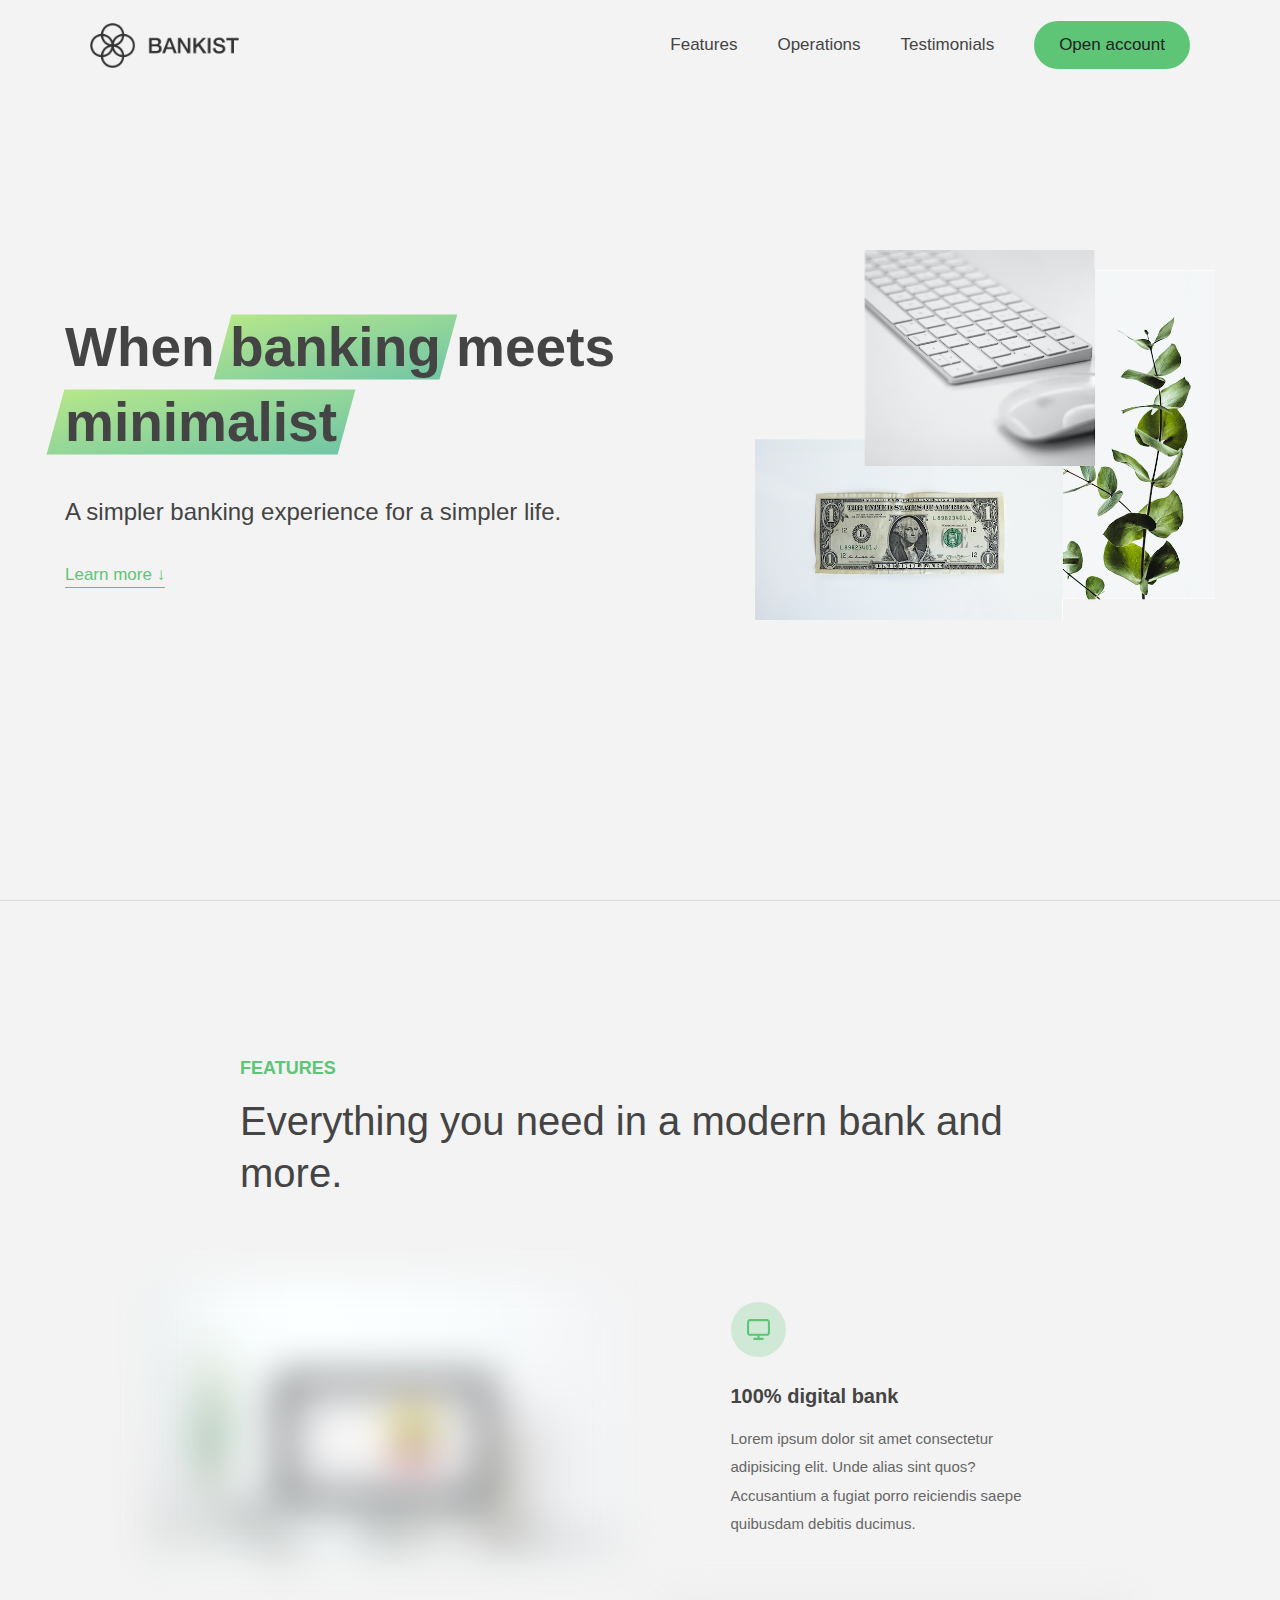
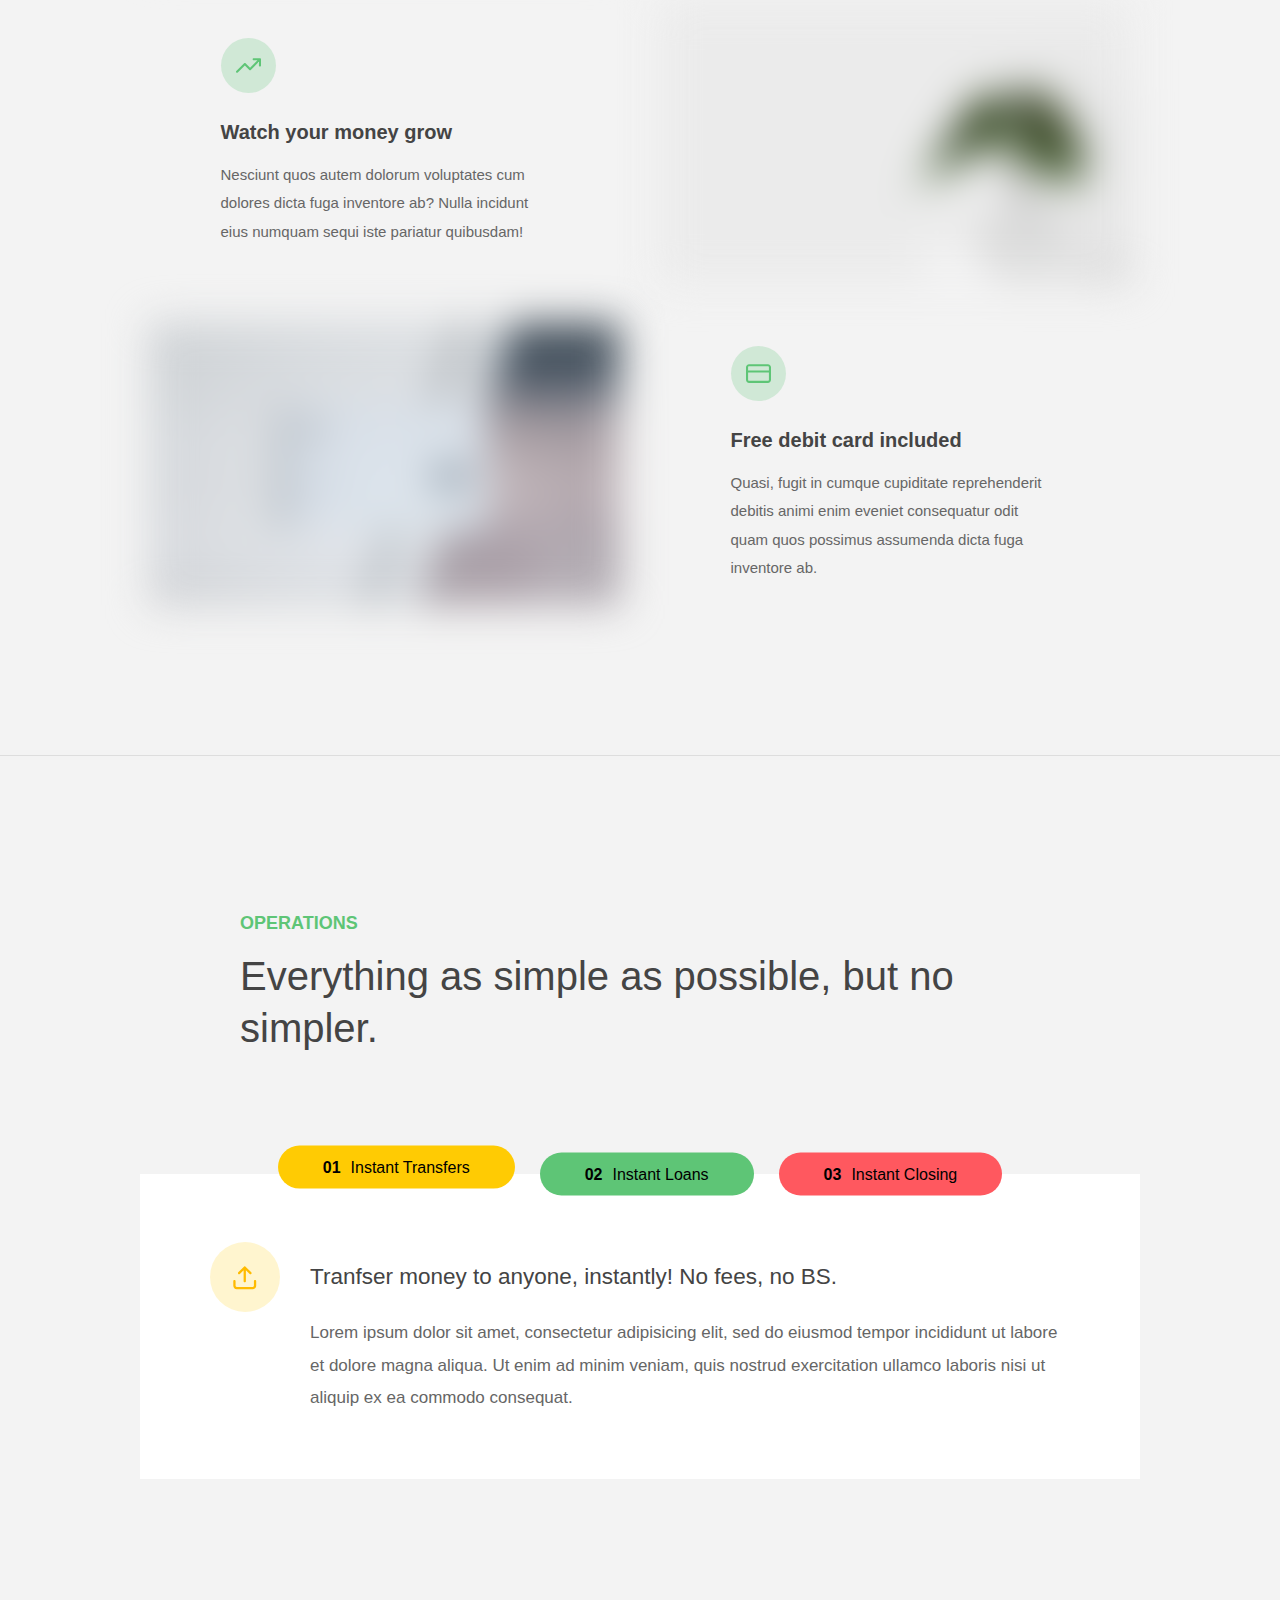
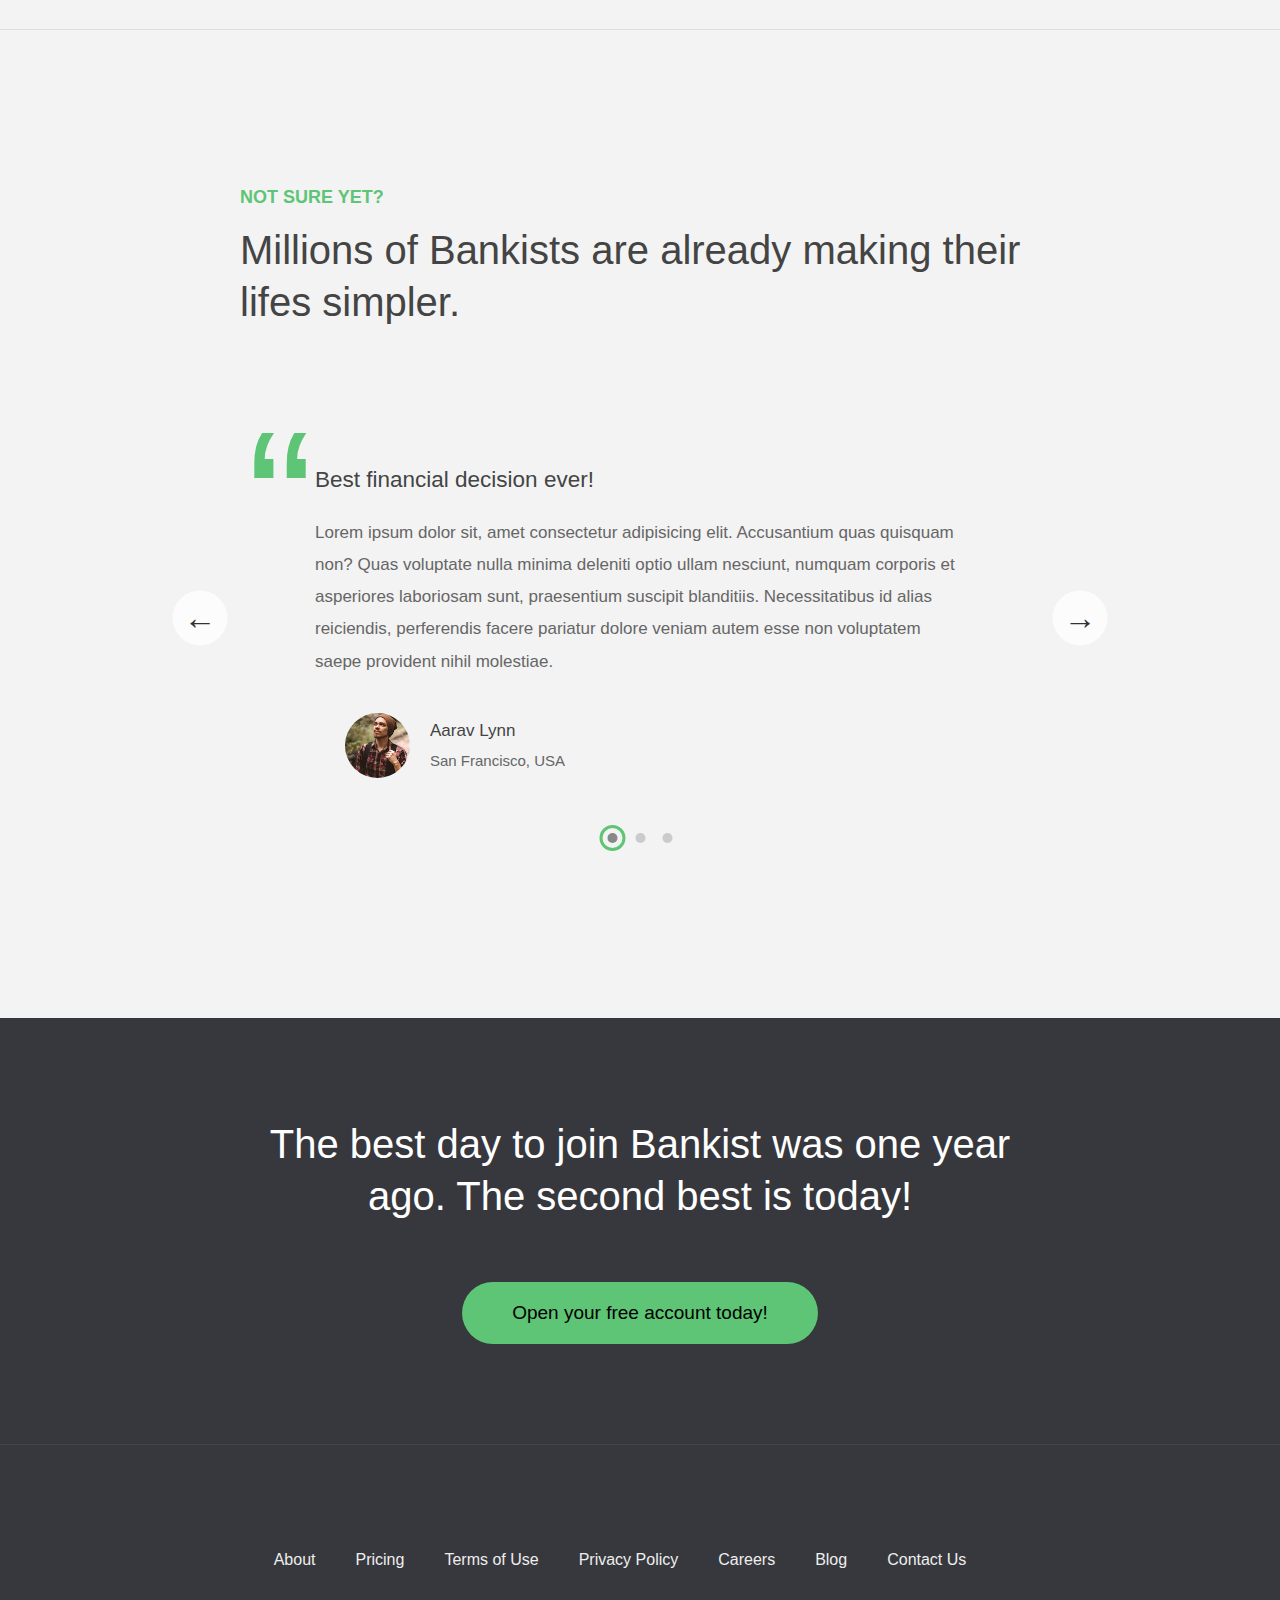
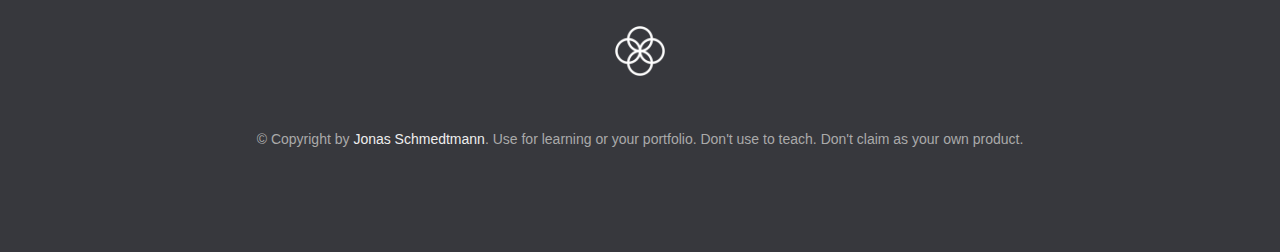
==== index.html @ aa630a7c "Initial Commit" ====
<!DOCTYPE html>
<html lang="en">

<head>
  <meta charset="UTF-8" />
  <meta name="viewport" content="width=device-width, initial-scale=1.0" />
  <meta http-equiv="X-UA-Compatible" content="ie=edge" />
  <link rel="shortcut icon" type="image/png" href="img/icon.png" />

  <!-- <link href="https://fonts.googleapis.com/css?family=Poppins:300,400,500,600&display=swap" rel="stylesheet" /> -->
  <link rel="stylesheet" href="style.css" />
  <title>Bankist | When Banking meets Minimalist</title>
</head>

<body>
  <header class="header">
    <nav class="nav">
      <img src="img/logo.png" alt="Bankist logo" class="nav__logo" id="logo" />

      <ul class="nav__links">
        <li class="nav__item">
          <a class="nav__link" href="#section--1">Features</a>
        </li>
        <li class="nav__item">
          <a class="nav__link" href="#section--2">Operations</a>
        </li>
        <li class="nav__item">
          <a class="nav__link" href="#section--3">Testimonials</a>
        </li>
        <li class="nav__item">
          <a class="nav__link nav__link--btn btn--show-modal" href="#acModal">Open account</a>
        </li>
      </ul>
    </nav>

    <div class="header__title">
      <h1>
        When
        <!-- Green highlight effect -->
        <span class="highlight">banking</span>
        meets<br />
        <span class="highlight">minimalist</span>
      </h1>
      <h4>A simpler banking experience for a simpler life.</h4>
      <button class="btn--text btn--scroll-to">Learn more &DownArrow;</button>
      <img src="img/hero.png" class="header__img" alt="Minimalist bank items" />
    </div>
  </header>

  <section class="section" id="section--1">
    <div class="section__title">
      <h2 class="section__description">Features</h2>
      <h3 class="section__header">
        Everything you need in a modern bank and more.
      </h3>
    </div>

    <div class="features">
      <img src="img/digital-lazy.jpg" data-src="img/digital.jpg" alt="Computer" class="features__img lazy-img" />
      <div class="features__feature">
        <div class="features__icon">
          <svg>
            <use xlink:href="img/icons.svg#icon-monitor"></use>
          </svg>
        </div>
        <h5 class="features__header">100% digital bank</h5>
        <p>
          Lorem ipsum dolor sit amet consectetur adipisicing elit. Unde alias
          sint quos? Accusantium a fugiat porro reiciendis saepe quibusdam
          debitis ducimus.
        </p>
      </div>

      <div class="features__feature">
        <div class="features__icon">
          <svg>
            <use xlink:href="img/icons.svg#icon-trending-up"></use>
          </svg>
        </div>
        <h5 class="features__header">Watch your money grow</h5>
        <p>
          Nesciunt quos autem dolorum voluptates cum dolores dicta fuga
          inventore ab? Nulla incidunt eius numquam sequi iste pariatur
          quibusdam!
        </p>
      </div>
      <img src="img/grow-lazy.jpg" data-src="img/grow.jpg" alt="Plant" class="features__img lazy-img" />

      <img src="img/card-lazy.jpg" data-src="img/card.jpg" alt="Credit card" class="features__img lazy-img" />
      <div class="features__feature">
        <div class="features__icon">
          <svg>
            <use xlink:href="img/icons.svg#icon-credit-card"></use>
          </svg>
        </div>
        <h5 class="features__header">Free debit card included</h5>
        <p>
          Quasi, fugit in cumque cupiditate reprehenderit debitis animi enim
          eveniet consequatur odit quam quos possimus assumenda dicta fuga
          inventore ab.
        </p>
      </div>
    </div>
  </section>

  <section class="section" id="section--2">
    <div class="section__title">
      <h2 class="section__description">Operations</h2>
      <h3 class="section__header">
        Everything as simple as possible, but no simpler.
      </h3>
    </div>

    <div class="operations">
      <div class="operations__tab-container">

        <button class="btn operations__tab operations__tab--1 operations__tab--active" data-tab="1">
          <span>01</span>Instant Transfers
        </button>

        <button class="btn operations__tab operations__tab--2" data-tab="2">
          <span>02</span>Instant Loans
        </button>

        <button class="btn operations__tab operations__tab--3" data-tab="3">
          <span>03</span>Instant Closing
        </button>
      </div>

      <div class="operations__content operations__content--1 operations__content--active">
        <div class="operations__icon operations__icon--1">
          <svg>
            <use xlink:href="img/icons.svg#icon-upload"></use>
          </svg>
        </div>
        <h5 class="operations__header">
          Tranfser money to anyone, instantly! No fees, no BS.
        </h5>
        <p>
          Lorem ipsum dolor sit amet, consectetur adipisicing elit, sed do
          eiusmod tempor incididunt ut labore et dolore magna aliqua. Ut enim
          ad minim veniam, quis nostrud exercitation ullamco laboris nisi ut
          aliquip ex ea commodo consequat.
        </p>
      </div>

      <div class="operations__content operations__content--2">
        <div class="operations__icon operations__icon--2">
          <svg>
            <use xlink:href="img/icons.svg#icon-home"></use>
          </svg>
        </div>
        <h5 class="operations__header">
          Buy a home or make your dreams come true, with instant loans.
        </h5>
        <p>
          Duis aute irure dolor in reprehenderit in voluptate velit esse
          cillum dolore eu fugiat nulla pariatur. Excepteur sint occaecat
          cupidatat non proident, sunt in culpa qui officia deserunt mollit
          anim id est laborum.
        </p>
      </div>

      <div class="operations__content operations__content--3">
        <div class="operations__icon operations__icon--3">
          <svg>
            <use xlink:href="img/icons.svg#icon-user-x"></use>
          </svg>
        </div>
        <h5 class="operations__header">
          No longer need your account? No problem! Close it instantly.
        </h5>
        <p>
          Excepteur sint occaecat cupidatat non proident, sunt in culpa qui
          officia deserunt mollit anim id est laborum. Ut enim ad minim
          veniam, quis nostrud exercitation ullamco laboris nisi ut aliquip ex
          ea commodo consequat.
        </p>
      </div>

    </div>
  </section>

  <section class="section" id="section--3">
    <div class="section__title section__title--testimonials">
      <h2 class="section__description">Not sure yet?</h2>
      <h3 class="section__header">
        Millions of Bankists are already making their lifes simpler.
      </h3>
    </div>

    <div class="slider">
      <div class="slide slide--1">
        <div class="testimonial">
          <h5 class="testimonial__header">Best financial decision ever!</h5>
          <blockquote class="testimonial__text">
            Lorem ipsum dolor sit, amet consectetur adipisicing elit.
            Accusantium quas quisquam non? Quas voluptate nulla minima
            deleniti optio ullam nesciunt, numquam corporis et asperiores
            laboriosam sunt, praesentium suscipit blanditiis. Necessitatibus
            id alias reiciendis, perferendis facere pariatur dolore veniam
            autem esse non voluptatem saepe provident nihil molestiae.
          </blockquote>
          <address class="testimonial__author">
            <img src="img/user-1.jpg" alt="" class="testimonial__photo" />
            <h6 class="testimonial__name">Aarav Lynn</h6>
            <p class="testimonial__location">San Francisco, USA</p>
          </address>
        </div>
      </div>

      <div class="slide slide--2">
        <div class="testimonial">
          <h5 class="testimonial__header">
            The last step to becoming a complete minimalist
          </h5>
          <blockquote class="testimonial__text">
            Quisquam itaque deserunt ullam, quia ea repellendus provident,
            ducimus neque ipsam modi voluptatibus doloremque, corrupti
            laborum. Incidunt numquam perferendis veritatis neque repellendus.
            Lorem, ipsum dolor sit amet consectetur adipisicing elit. Illo
            deserunt exercitationem deleniti.
          </blockquote>
          <address class="testimonial__author">
            <img src="img/user-2.jpg" alt="" class="testimonial__photo" />
            <h6 class="testimonial__name">Miyah Miles</h6>
            <p class="testimonial__location">London, UK</p>
          </address>
        </div>
      </div>

      <div class="slide slide--3">
        <div class="testimonial">
          <h5 class="testimonial__header">
            Finally free from old-school banks
          </h5>
          <blockquote class="testimonial__text">
            Debitis, nihil sit minus suscipit magni aperiam vel tenetur
            incidunt commodi architecto numquam omnis nulla autem,
            necessitatibus blanditiis modi similique quidem. Odio aliquam
            culpa dicta beatae quod maiores ipsa minus consequatur error sunt,
            deleniti saepe aliquid quos inventore sequi. Necessitatibus id
            alias reiciendis, perferendis facere.
          </blockquote>
          <address class="testimonial__author">
            <img src="img/user-3.jpg" alt="" class="testimonial__photo" />
            <h6 class="testimonial__name">Francisco Gomes</h6>
            <p class="testimonial__location">Lisbon, Portugal</p>
          </address>
        </div>
      </div>

      <!-- <div class="slide"><img src="img/img-1.jpg" alt="Photo 1" /></div>
      <div class="slide"><img src="img/img-2.jpg" alt="Photo 2" /></div>
      <div class="slide"><img src="img/img-3.jpg" alt="Photo 3" /></div>
      <div class="slide"><img src="img/img-4.jpg" alt="Photo 4" /></div> -->

      <button class="slider__btn slider__btn--left">&larr;</button>
      <button class="slider__btn slider__btn--right">&rarr;</button>
      <div class="dots"></div>
    </div>
  </section>

  <section class="section section--sign-up">
    <div class="section__title">
      <h3 class="section__header">
        The best day to join Bankist was one year ago. The second best is
        today!
      </h3>
    </div>
    <button class="btn btn--show-modal">Open your free account today!</button>
  </section>

  <footer class="footer">
    <ul class="footer__nav">
      <li class="footer__item">
        <a class="footer__link" href="#">About</a>
      </li>
      <li class="footer__item">
        <a class="footer__link" href="#">Pricing</a>
      </li>
      <li class="footer__item">
        <a class="footer__link" href="#">Terms of Use</a>
      </li>
      <li class="footer__item">
        <a class="footer__link" href="#">Privacy Policy</a>
      </li>
      <li class="footer__item">
        <a class="footer__link" href="#">Careers</a>
      </li>
      <li class="footer__item">
        <a class="footer__link" href="#">Blog</a>
      </li>
      <li class="footer__item">
        <a class="footer__link" href="#">Contact Us</a>
      </li>
    </ul>
    <img src="img/icon.png" alt="Logo" class="footer__logo" />
    <p class="footer__copyright">
      &copy; Copyright by
      <a class="footer__link twitter-link" target="_blank" href="https://twitter.com/jonasschmedtman">Jonas Schmedtmann</a>. Use for learning or your
      portfolio. Don't use to teach. Don't claim
      as your own product.
    </p>
  </footer>

  <div class="modal hidden" id="acModal">
    <button class="btn--close-modal">&times;</button>
    <h2 class="modal__header">
      Open your bank account <br />
      in just <span class="highlight">5 minutes</span>
    </h2>
    <form class="modal__form">
      <label for="fName">First Name</label>
      <input type="text" id="fName" />
      <label for="lName">Last Name</label>
      <input type="text" id="lName" />
      <label for="email">Email Address</label>
      <input type="email" id="email" autocomplete="email" />
      <button class="btn">Next step &rarr;</button>
    </form>
  </div>
  <div class="overlay hidden"></div>

  <script src="script.js"></script>
</body>

</html>
---- style.css ----
/* The page is NOT responsive. You can implement responsiveness yourself if you wanna have some fun 😃 */

:root {
  --color-primary: #5ec576;
  --color-secondary: #ffcb03;
  --color-tertiary: #ff585f;
  --color-primary-darker: #4bbb7d;
  --color-secondary-darker: #ffbb00;
  --color-tertiary-darker: #fd424b;
  --color-primary-opacity: #5ec5763a;
  --color-secondary-opacity: #ffcd0331;
  --color-tertiary-opacity: #ff58602d;
  --gradient-primary: linear-gradient(to top left, #39b385, #9be15d);
  --gradient-secondary: linear-gradient(to top left, #ffb003, #ffcb03);
}

* {
  margin: 0;
  padding: 0;
  box-sizing: inherit;
}

html {
  /* font-size: 40%; */
  font-size: 62.5%;
  box-sizing: border-box;
  scroll-behavior: smooth;
}

body {
  font-family: "Poppins", sans-serif;
  font-weight: 300;
  color: #444;
  line-height: 1.9;
  background-color: #f3f3f3;
}

/* GENERAL ELEMENTS */
.section {
  padding: 15rem 3rem;
  border-top: 1px solid #ddd;

  transition: transform 1s, opacity 1s;
}

.section--hidden {
  opacity: 0;
  transform: translateY(8rem);
}

.section__title {
  max-width: 80rem;
  margin: 0 auto 8rem auto;
}

.section__description {
  font-size: 1.8rem;
  font-weight: 600;
  text-transform: uppercase;
  color: var(--color-primary);
  margin-bottom: 1rem;
}

.section__header {
  font-size: 4rem;
  line-height: 1.3;
  font-weight: 500;
}

.btn {
  display: inline-block;
  background-color: var(--color-primary);
  font-size: 1.6rem;
  font-family: inherit;
  font-weight: 500;
  border: none;
  padding: 1.25rem 4.5rem;
  border-radius: 10rem;
  cursor: pointer;
  transition: all 0.3s;
}

.btn:hover {
  background-color: var(--color-primary-darker);
}

.btn--text {
  display: inline-block;
  background: none;
  font-size: 1.7rem;
  font-family: inherit;
  font-weight: 500;
  color: var(--color-primary);
  border: none;
  border-bottom: 1px solid currentColor;
  padding-bottom: 2px;
  cursor: pointer;
  transition: all 0.3s;
}

p {
  color: #666;
}

/* This is BAD for accessibility! Don't do in the real world! */
button:focus {
  outline: none;
}

img {
  transition: filter 0.5s;
}

.lazy-img {
  filter: blur(20px);
}

/* NAVIGATION */
.nav {
  display: flex;
  justify-content: space-between;
  align-items: center;
  height: 9rem;
  width: 100%;
  padding: 0 6rem;
  z-index: 100;
}

/* nav and stickly class at the same time */
.nav.sticky {
  position: fixed;
  background-color: rgba(255, 255, 255, 0.95);
}

.nav__logo {
  height: 4.5rem;
  transition: all 0.3s;
}

.nav__links {
  display: flex;
  align-items: center;
  list-style: none;
}

.nav__item {
  margin-left: 4rem;
}

.nav__link:link,
.nav__link:visited {
  font-size: 1.7rem;
  font-weight: 400;
  color: inherit;
  text-decoration: none;
  display: block;
  transition: all 0.3s;
}

.nav__link--btn:link,
.nav__link--btn:visited {
  padding: 0.8rem 2.5rem;
  border-radius: 3rem;
  background-color: var(--color-primary);
  color: #222;
}

.nav__link--btn:hover,
.nav__link--btn:active {
  color: inherit;
  background-color: var(--color-primary-darker);
  color: #333;
}

/* HEADER */
.header {
  padding: 0 3rem;
  height: 100vh;
  display: flex;
  flex-direction: column;
  align-items: center;
}

.header__title {
  flex: 1;

  max-width: 115rem;
  display: grid;
  grid-template-columns: 3fr 2fr;
  row-gap: 3rem;
  align-content: center;
  justify-content: center;

  align-items: start;
  justify-items: start;
}

h1 {
  font-size: 5.5rem;
  line-height: 1.35;
}

h4 {
  font-size: 2.4rem;
  font-weight: 500;
}

.header__img {
  width: 100%;
  grid-column: 2 / 3;
  grid-row: 1 / span 4;
  transform: translateY(-6rem);
}

.highlight {
  position: relative;
}

.highlight::after {
  display: block;
  content: "";
  position: absolute;
  bottom: 0;
  left: 0;
  height: 100%;
  width: 100%;
  z-index: -1;
  opacity: 0.7;
  transform: scale(1.07, 1.05) skewX(-15deg);
  background-image: var(--gradient-primary);
}

/* FEATURES */
.features {
  display: grid;
  grid-template-columns: 1fr 1fr;
  gap: 4rem;
  margin: 0 12rem;
}

.features__img {
  width: 100%;
}

.features__feature {
  align-self: center;
  justify-self: center;
  width: 70%;
  font-size: 1.5rem;
}

.features__icon {
  display: flex;
  align-items: center;
  justify-content: center;
  background-color: var(--color-primary-opacity);
  height: 5.5rem;
  width: 5.5rem;
  border-radius: 50%;
  margin-bottom: 2rem;
}

.features__icon svg {
  height: 2.5rem;
  width: 2.5rem;
  fill: var(--color-primary);
}

.features__header {
  font-size: 2rem;
  margin-bottom: 1rem;
}

/* OPERATIONS */
.operations {
  max-width: 100rem;
  margin: 12rem auto 0 auto;

  background-color: #fff;
}

.operations__tab-container {
  display: flex;
  justify-content: center;
}

.operations__tab {
  margin-right: 2.5rem;
  transform: translateY(-50%);
}

.operations__tab span {
  margin-right: 1rem;
  font-weight: 600;
  display: inline-block;
}

.operations__tab--1 {
  background-color: var(--color-secondary);
}

.operations__tab--1:hover {
  background-color: var(--color-secondary-darker);
}

.operations__tab--3 {
  background-color: var(--color-tertiary);
  margin: 0;
}

.operations__tab--3:hover {
  background-color: var(--color-tertiary-darker);
}

.operations__tab--active {
  transform: translateY(-66%);
}

.operations__content {
  display: none;

  /* JUST PRESENTATIONAL */
  font-size: 1.7rem;
  padding: 2.5rem 7rem 6.5rem 7rem;
}

.operations__content--active {
  display: grid;
  grid-template-columns: 7rem 1fr;
  column-gap: 3rem;
  row-gap: 0.5rem;
}

.operations__header {
  font-size: 2.25rem;
  font-weight: 500;
  align-self: center;
}

.operations__icon {
  display: flex;
  align-items: center;
  justify-content: center;
  height: 7rem;
  width: 7rem;
  border-radius: 50%;
}

.operations__icon svg {
  height: 2.75rem;
  width: 2.75rem;
}

.operations__content p {
  grid-column: 2;
}

.operations__icon--1 {
  background-color: var(--color-secondary-opacity);
}
.operations__icon--2 {
  background-color: var(--color-primary-opacity);
}
.operations__icon--3 {
  background-color: var(--color-tertiary-opacity);
}
.operations__icon--1 svg {
  fill: var(--color-secondary-darker);
}
.operations__icon--2 svg {
  fill: var(--color-primary);
}
.operations__icon--3 svg {
  fill: var(--color-tertiary);
}

/* SLIDER */
.slider {
  max-width: 100rem;
  height: 50rem;
  margin: 0 auto;
  position: relative;

  /* IN THE END */
  overflow: hidden;
}

.slide {
  position: absolute;
  top: 0;
  width: 100%;
  height: 50rem;

  display: flex;
  align-items: center;
  justify-content: center;

  /* THIS creates the animation! */
  transition: transform 1s;
}

.slide > img {
  /* Only for images that have different size than slide */
  width: 100%;
  height: 100%;
  object-fit: cover;
}

.slider__btn {
  position: absolute;
  top: 50%;
  z-index: 10;

  border: none;
  background: rgba(255, 255, 255, 0.7);
  font-family: inherit;
  color: #333;
  border-radius: 50%;
  height: 5.5rem;
  width: 5.5rem;
  font-size: 3.25rem;
  cursor: pointer;
}

.slider__btn--left {
  left: 6%;
  transform: translate(-50%, -50%);
}

.slider__btn--right {
  right: 6%;
  transform: translate(50%, -50%);
}

.dots {
  position: absolute;
  bottom: 5%;
  left: 50%;
  transform: translateX(-50%);
  display: flex;
}

.dots__dot {
  display: inline-block;
  border: none;
  background-color: #b9b9b9;
  opacity: 0.7;
  height: 1rem;
  width: 1rem;
  border-radius: 50%;
  margin-right: 1.75rem;
  cursor: pointer;
  transition: all 0.5s;

  /* Only necessary when overlying images */
  /* box-shadow: 0 0.6rem 1.5rem rgba(0, 0, 0, 0.7); */
}

.dots__dot:last-child {
  margin: 0;
}

.dots__dot--active {
  background-color: #fff;
  background-color: #888;
  outline-offset: 0.5rem;
  outline: 0.3rem solid var(--color-primary);
  opacity: 1;
}

/* TESTIMONIALS */
.testimonial {
  width: 65%;
  position: relative;
}

.testimonial::before {
  content: "\201C";
  position: absolute;
  top: -5.7rem;
  left: -6.8rem;
  line-height: 1;
  font-size: 20rem;
  font-family: inherit;
  color: var(--color-primary);
  z-index: -1;
}

.testimonial__header {
  font-size: 2.25rem;
  font-weight: 500;
  margin-bottom: 1.5rem;
}

.testimonial__text {
  font-size: 1.7rem;
  margin-bottom: 3.5rem;
  color: #666;
}

.testimonial__author {
  margin-left: 3rem;
  font-style: normal;

  display: grid;
  grid-template-columns: 6.5rem 1fr;
  column-gap: 2rem;
}

.testimonial__photo {
  grid-row: 1 / span 2;
  width: 6.5rem;
  border-radius: 50%;
}

.testimonial__name {
  font-size: 1.7rem;
  font-weight: 500;
  align-self: end;
  margin: 0;
}

.testimonial__location {
  font-size: 1.5rem;
}

.section__title--testimonials {
  margin-bottom: 4rem;
}

/* SIGNUP */
.section--sign-up {
  background-color: #37383d;
  border-top: none;
  border-bottom: 1px solid #444;
  text-align: center;
  padding: 10rem 3rem;
}

.section--sign-up .section__header {
  color: #fff;
  text-align: center;
}

.section--sign-up .section__title {
  margin-bottom: 6rem;
}

.section--sign-up .btn {
  font-size: 1.9rem;
  padding: 2rem 5rem;
}

/* FOOTER */
.footer {
  padding: 10rem 3rem;
  background-color: #37383d;
}

.footer__nav {
  list-style: none;
  display: flex;
  justify-content: center;
  margin-bottom: 5rem;
}

.footer__item {
  margin-right: 4rem;
}

.footer__link {
  font-size: 1.6rem;
  color: #eee;
  text-decoration: none;
}

.footer__logo {
  height: 5rem;
  display: block;
  margin: 0 auto;
  margin-bottom: 5rem;
}

.footer__copyright {
  font-size: 1.4rem;
  color: #aaa;
  text-align: center;
}

.footer__copyright .footer__link {
  font-size: 1.4rem;
}

/* MODAL WINDOW */
.modal {
  position: fixed;
  top: 50%;
  left: 50%;
  transform: translate(-50%, -50%);
  max-width: 60rem;
  background-color: #f3f3f3;
  padding: 5rem 6rem;
  box-shadow: 0 4rem 6rem rgba(0, 0, 0, 0.3);
  z-index: 1000;
  transition: all 0.5s;
}

.overlay {
  position: fixed;
  top: 0;
  left: 0;
  width: 100%;
  height: 100%;
  background-color: rgba(0, 0, 0, 0.5);
  backdrop-filter: blur(4px);
  z-index: 100;
  transition: all 0.5s;
}

.modal__header {
  font-size: 3.25rem;
  margin-bottom: 4.5rem;
  line-height: 1.5;
}

.modal__form {
  margin: 0 3rem;
  display: grid;
  grid-template-columns: 1fr 2fr;
  align-items: center;
  gap: 2.5rem;
}

.modal__form label {
  font-size: 1.7rem;
  font-weight: 500;
}

.modal__form input {
  font-size: 1.7rem;
  padding: 1rem 1.5rem;
  border: 1px solid #ddd;
  border-radius: 0.5rem;
}

.modal__form button {
  grid-column: 1 / span 2;
  justify-self: center;
  margin-top: 1rem;
}

.btn--close-modal {
  font-family: inherit;
  color: inherit;
  position: absolute;
  top: 0.5rem;
  right: 2rem;
  font-size: 4rem;
  cursor: pointer;
  border: none;
  background: none;
}

.hidden {
  visibility: hidden;
  opacity: 0;
}

/* COOKIE MESSAGE */
.cookie-message {
  display: flex;
  align-items: center;
  justify-content: space-evenly;
  width: 100%;
  background-color: white;
  color: #bbb;
  font-size: 1.5rem;
  font-weight: 400;
}
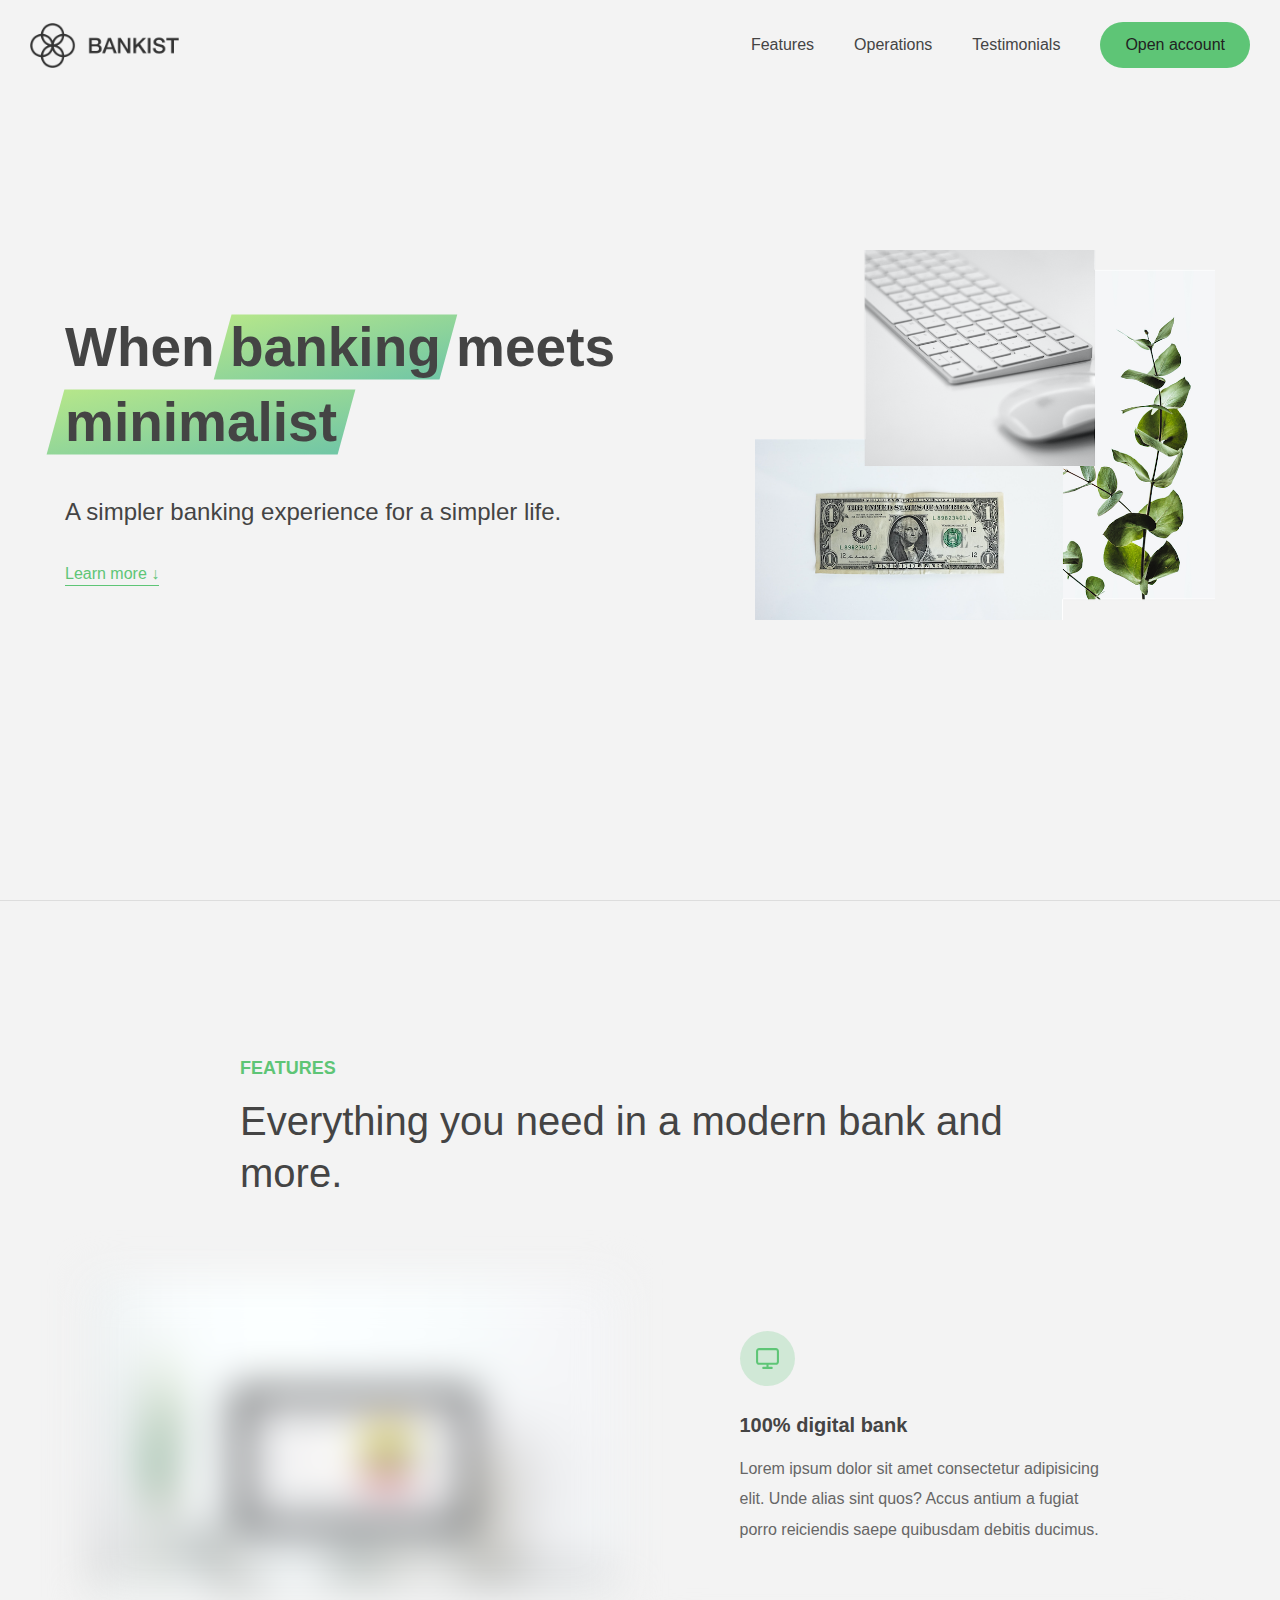
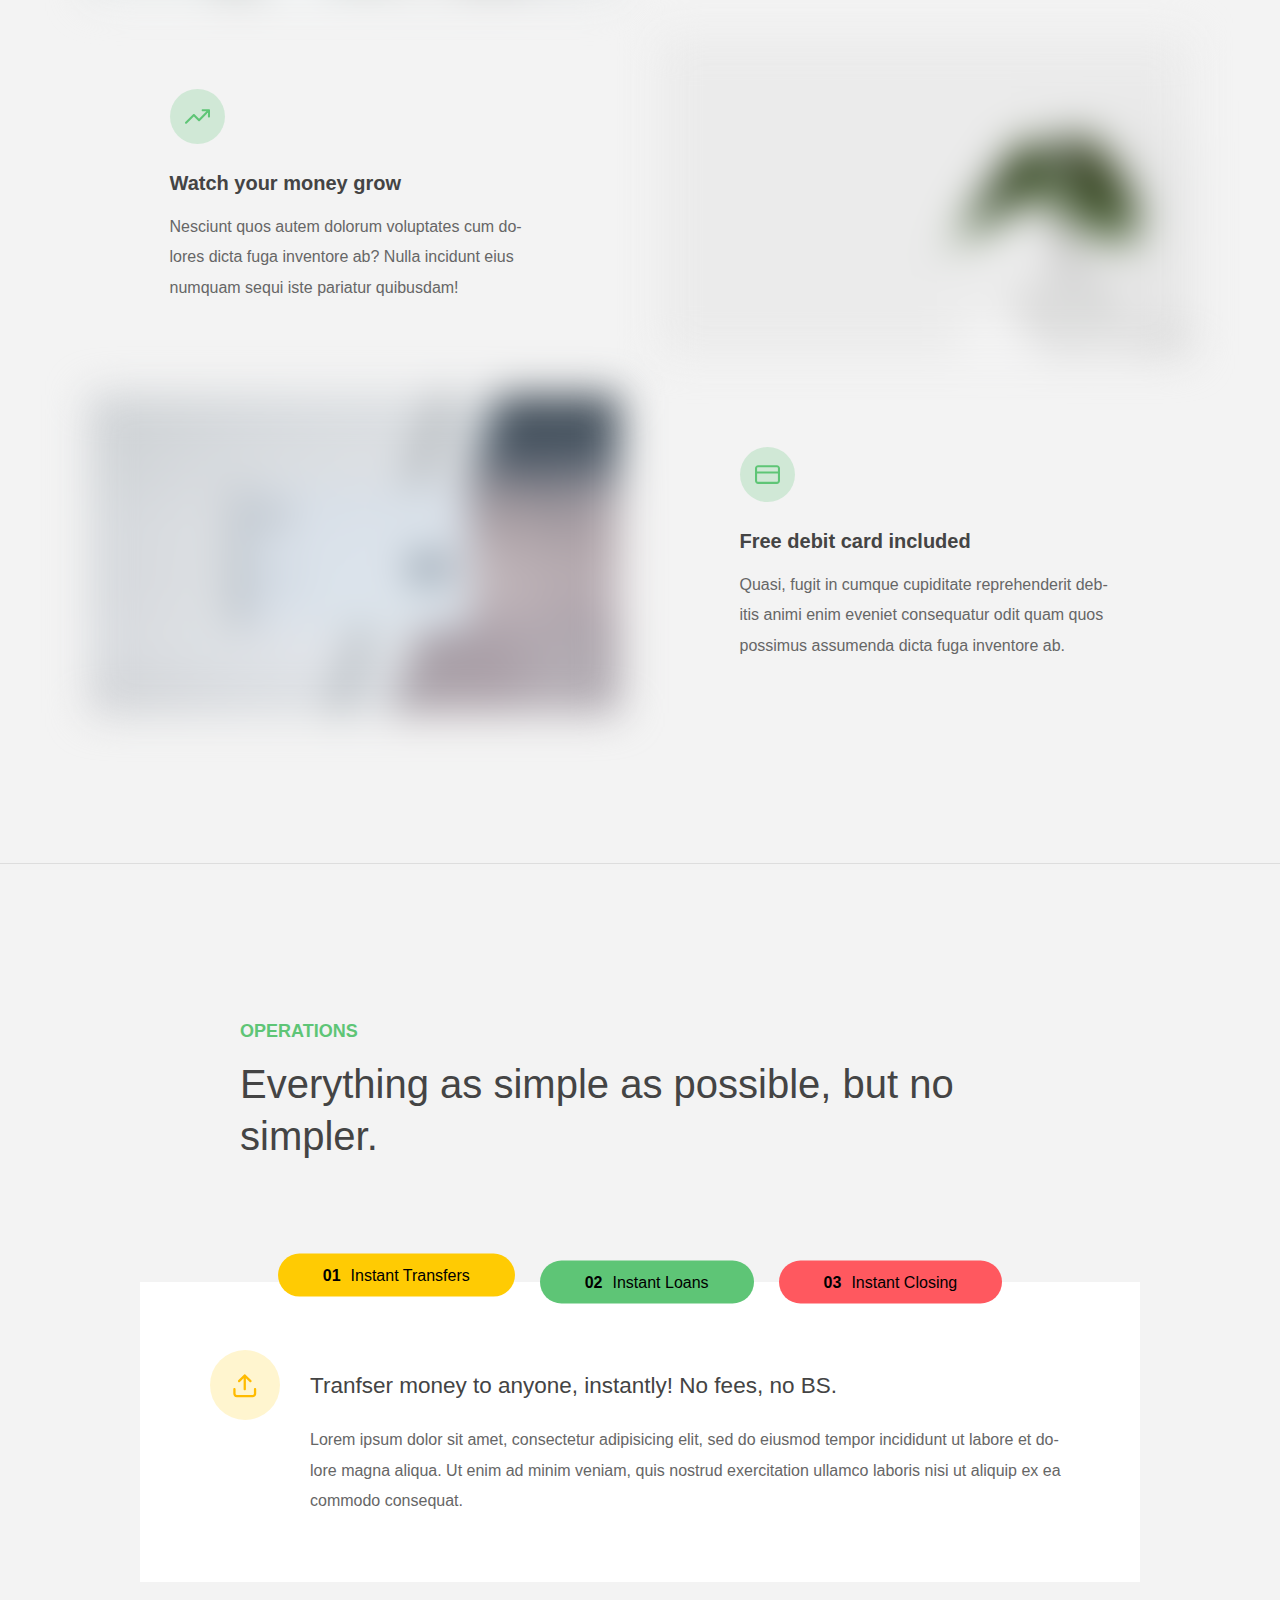
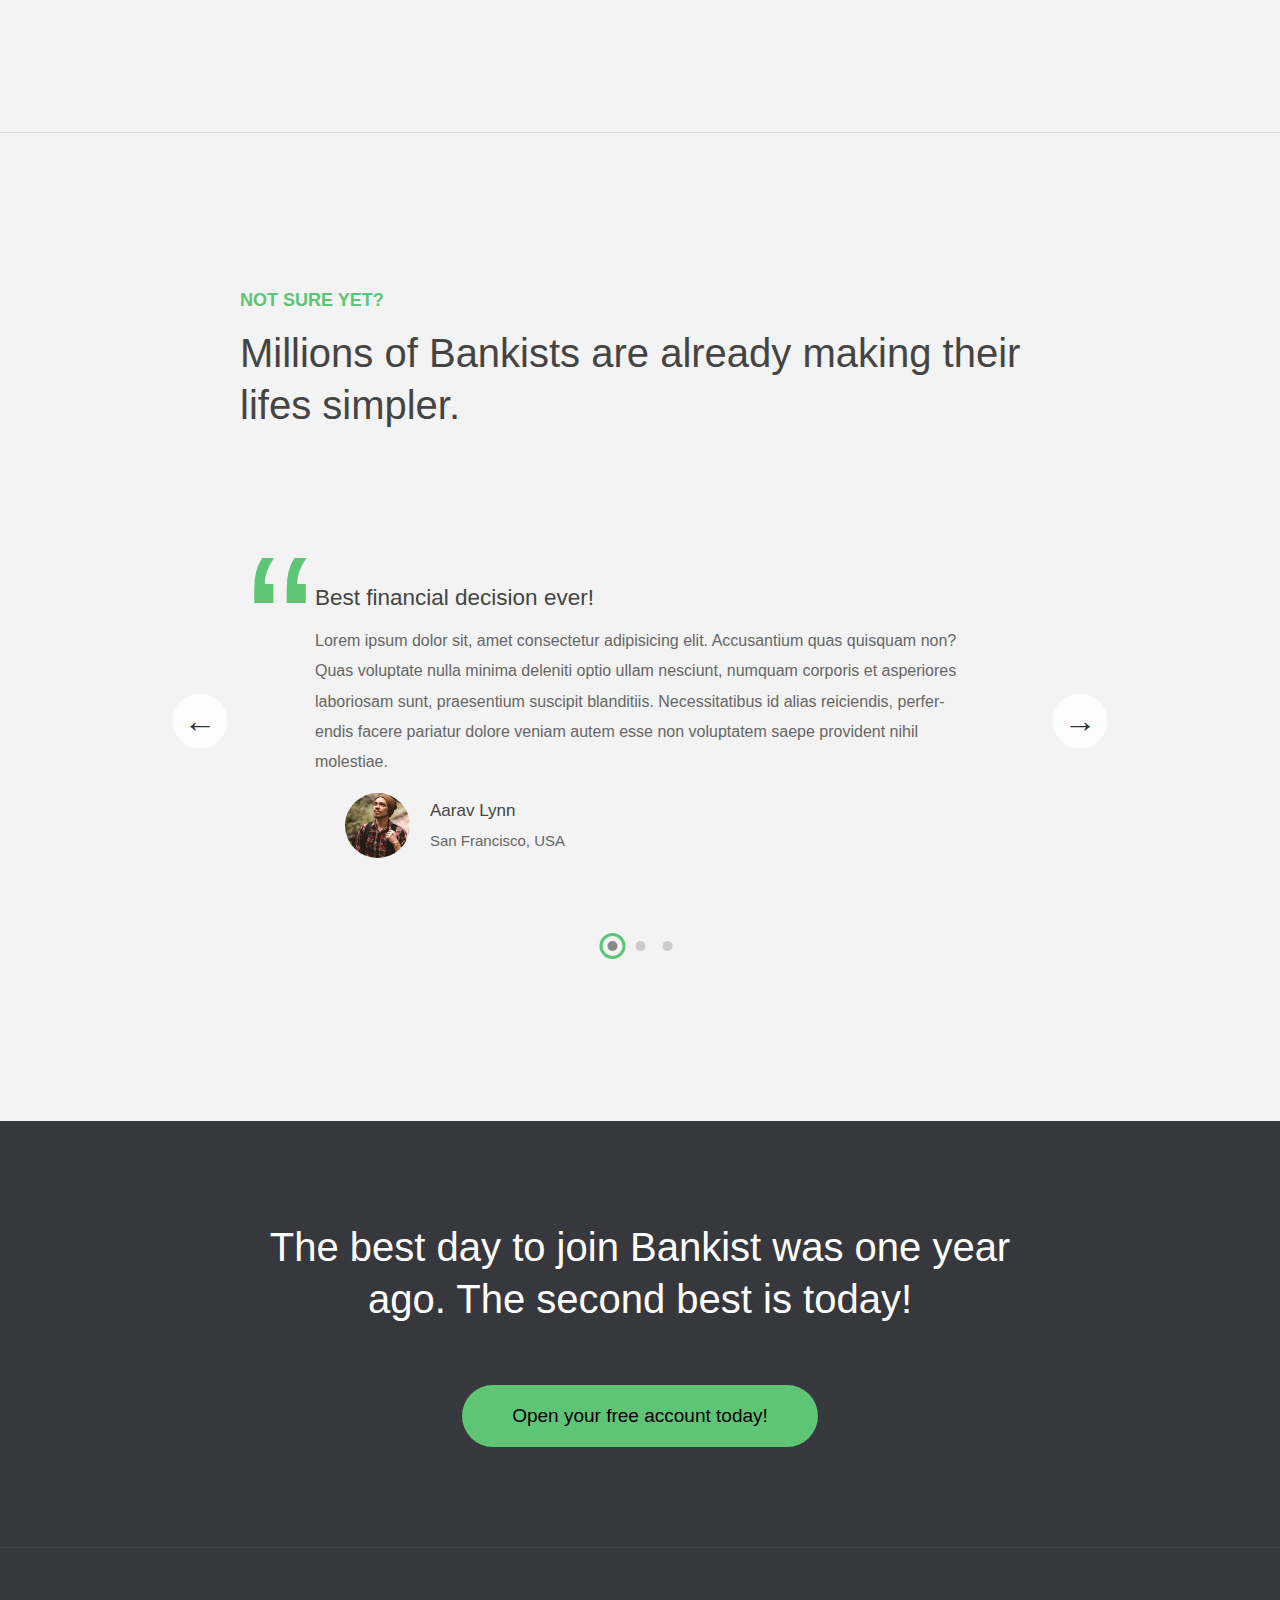
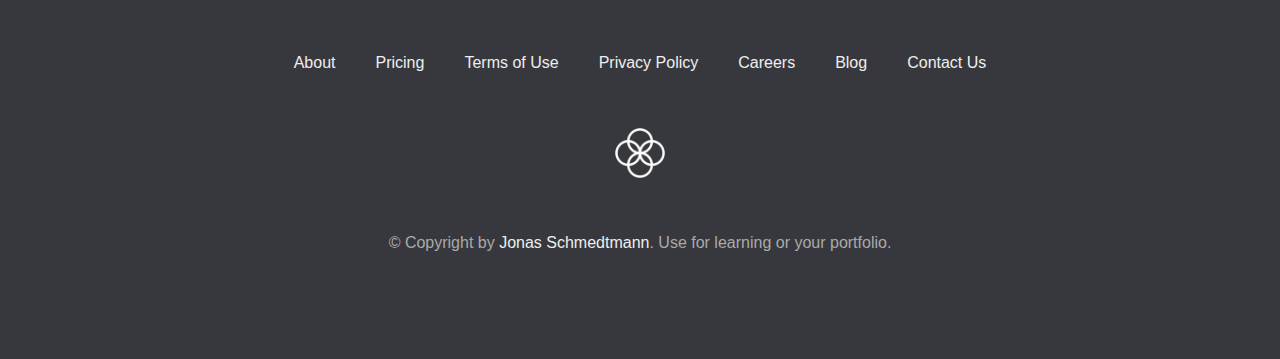
==== commit 4ba5f78d: "Add responsive:media query css" ====
--- a/index.html
+++ b/index.html
@@ -31,6 +31,21 @@
           <a class="nav__link nav__link--btn btn--show-modal" href="#acModal">Open account</a>
         </li>
       </ul>
+
+      <!-- MOBILE NAVIGTION BUTTON -->
+      <button class="btn mobile__nav__btn">
+        <i class="nav__icon nav__menu_icon">
+          <svg xmlns="http://www.w3.org/2000/svg" fill="none" viewBox="0 0 24 24" stroke-width="1.5" stroke="currentColor" class="w-6 h-6 icon">
+            <path stroke-linecap="round" stroke-linejoin="round" d="M3.75 6.75h16.5M3.75 12h16.5m-16.5 5.25h16.5"></path>
+          </svg>
+        </i>
+
+        <i class="nav__icon nav__close_icon">
+          <svg xmlns="http://www.w3.org/2000/svg" fill="none" viewBox="0 0 24 24" stroke-width="1.5" stroke="currentColor" class="w-6 h-6 icon">
+            <path stroke-linecap="round" stroke-linejoin="round" d="M6 18L18 6M6 6l12 12"></path>
+          </svg>
+        </i>
+      </button>
     </nav>
 
     <div class="header__title">
@@ -66,7 +81,7 @@
         <h5 class="features__header">100% digital bank</h5>
         <p>
           Lorem ipsum dolor sit amet consectetur adipisicing elit. Unde alias
-          sint quos? Accusantium a fugiat porro reiciendis saepe quibusdam
+          sint quos? Accus antium a fugiat porro reiciendis saepe quibusdam
           debitis ducimus.
         </p>
       </div>
@@ -113,12 +128,11 @@
 
     <div class="operations">
       <div class="operations__tab-container">
-
         <button class="btn operations__tab operations__tab--1 operations__tab--active" data-tab="1">
           <span>01</span>Instant Transfers
         </button>
 
-        <button class="btn operations__tab operations__tab--2" data-tab="2">
+        <button class="btn operations__tab operations__tab--2 margin--horizontal" data-tab="2">
           <span>02</span>Instant Loans
         </button>
 
@@ -177,7 +191,6 @@
           ea commodo consequat.
         </p>
       </div>
-
     </div>
   </section>
 
@@ -215,11 +228,12 @@
             The last step to becoming a complete minimalist
           </h5>
           <blockquote class="testimonial__text">
-            Quisquam itaque deserunt ullam, quia ea repellendus provident,
-            ducimus neque ipsam modi voluptatibus doloremque, corrupti
-            laborum. Incidunt numquam perferendis veritatis neque repellendus.
-            Lorem, ipsum dolor sit amet consectetur adipisicing elit. Illo
-            deserunt exercitationem deleniti.
+            Lorem ipsum dolor sit, amet consectetur adipisicing elit.
+            Accusantium quas quisquam non? Quas voluptate nulla minima
+            deleniti optio ullam nesciunt, numquam corporis et asperiores
+            laboriosam sunt, praesentium suscipit blanditiis. alias
+            reiciendis, perferendis facere pariatur dolore veniam autem esse
+            non voluptatem saepe provident nihil molestiae.
           </blockquote>
           <address class="testimonial__author">
             <img src="img/user-2.jpg" alt="" class="testimonial__photo" />
@@ -235,12 +249,12 @@
             Finally free from old-school banks
           </h5>
           <blockquote class="testimonial__text">
-            Debitis, nihil sit minus suscipit magni aperiam vel tenetur
-            incidunt commodi architecto numquam omnis nulla autem,
-            necessitatibus blanditiis modi similique quidem. Odio aliquam
-            culpa dicta beatae quod maiores ipsa minus consequatur error sunt,
-            deleniti saepe aliquid quos inventore sequi. Necessitatibus id
-            alias reiciendis, perferendis facere.
+            Lorem ipsum dolor sit, amet consectetur adipisicing elit.
+            Accusantium quas quisquam non? Quas voluptate nulla minima
+            deleniti optio ullam nesciunt, numquam corporis et asperiores
+            laboriosam sunt, praesentium suscipit blanditiis. Necessitatibus
+            id alias reiciendis, perferendis facere pariatur dolore veniam
+            autem esse non voluptatem saepe provident nihil molestiae.
           </blockquote>
           <address class="testimonial__author">
             <img src="img/user-3.jpg" alt="" class="testimonial__photo" />
@@ -299,8 +313,7 @@
     <p class="footer__copyright">
       &copy; Copyright by
       <a class="footer__link twitter-link" target="_blank" href="https://twitter.com/jonasschmedtman">Jonas Schmedtmann</a>. Use for learning or your
-      portfolio. Don't use to teach. Don't claim
-      as your own product.
+      portfolio.
     </p>
   </footer>
 
@@ -317,6 +330,8 @@
       <input type="text" id="lName" />
       <label for="email">Email Address</label>
       <input type="email" id="email" autocomplete="email" />
+      <label for="password">Pin</label>
+      <input type="password" id="password" />
       <button class="btn">Next step &rarr;</button>
     </form>
   </div>
--- a/style.css
+++ b/style.css
@@ -1,679 +1,968 @@
 /* The page is NOT responsive. You can implement responsiveness yourself if you wanna have some fun 😃 */
 
 :root {
-  --color-primary: #5ec576;
-  --color-secondary: #ffcb03;
-  --color-tertiary: #ff585f;
-  --color-primary-darker: #4bbb7d;
-  --color-secondary-darker: #ffbb00;
-  --color-tertiary-darker: #fd424b;
-  --color-primary-opacity: #5ec5763a;
-  --color-secondary-opacity: #ffcd0331;
-  --color-tertiary-opacity: #ff58602d;
-  --gradient-primary: linear-gradient(to top left, #39b385, #9be15d);
-  --gradient-secondary: linear-gradient(to top left, #ffb003, #ffcb03);
+	--color-primary: #5ec576;
+	--color-secondary: #ffcb03;
+	--color-tertiary: #ff585f;
+	--color-primary-darker: #4bbb7d;
+	--color-secondary-darker: #ffbb00;
+	--color-tertiary-darker: #fd424b;
+	--color-primary-opacity: #5ec5763a;
+	--color-secondary-opacity: #ffcd0331;
+	--color-tertiary-opacity: #ff58602d;
+	--gradient-primary: linear-gradient(to top left, #39b385, #9be15d);
+	--gradient-secondary: linear-gradient(to top left, #ffb003, #ffcb03);
 }
 
 * {
-  margin: 0;
-  padding: 0;
-  box-sizing: inherit;
+	margin: 0;
+	padding: 0;
+	box-sizing: inherit;
 }
 
 html {
-  /* font-size: 40%; */
-  font-size: 62.5%;
-  box-sizing: border-box;
-  scroll-behavior: smooth;
+	/* font-size: 40%; */
+	font-size: 62.5%;
+	box-sizing: border-box;
+	scroll-behavior: smooth;
 }
 
 body {
-  font-family: "Poppins", sans-serif;
-  font-weight: 300;
-  color: #444;
-  line-height: 1.9;
-  background-color: #f3f3f3;
+	font-family: "Poppins", sans-serif;
+	font-weight: 300;
+	line-height: 1.9;
+	font-size: 1.6rem;
+	color: #444;
+	background-color: #f3f3f3;
+}
+
+.margin--horizontal {
+	margin: 0 2.5rem;
 }
 
 /* GENERAL ELEMENTS */
 .section {
-  padding: 15rem 3rem;
-  border-top: 1px solid #ddd;
-
-  transition: transform 1s, opacity 1s;
+	padding: 15rem 3rem;
+	border-top: 1px solid #ddd;
+
+	transition: transform 1s, opacity 1s;
 }
 
 .section--hidden {
-  opacity: 0;
-  transform: translateY(8rem);
+	opacity: 0;
+	transform: translateY(8rem);
 }
 
 .section__title {
-  max-width: 80rem;
-  margin: 0 auto 8rem auto;
+	max-width: 80rem;
+	margin: 0 auto 8rem auto;
 }
 
 .section__description {
-  font-size: 1.8rem;
-  font-weight: 600;
-  text-transform: uppercase;
-  color: var(--color-primary);
-  margin-bottom: 1rem;
+	font-size: 1.8rem;
+	font-weight: 600;
+	text-transform: uppercase;
+	color: var(--color-primary);
+	margin-bottom: 1rem;
 }
 
 .section__header {
-  font-size: 4rem;
-  line-height: 1.3;
-  font-weight: 500;
+	font-size: 4rem;
+	line-height: 1.3;
+	font-weight: 500;
 }
 
 .btn {
-  display: inline-block;
-  background-color: var(--color-primary);
-  font-size: 1.6rem;
-  font-family: inherit;
-  font-weight: 500;
-  border: none;
-  padding: 1.25rem 4.5rem;
-  border-radius: 10rem;
-  cursor: pointer;
-  transition: all 0.3s;
+	display: inline-flex;
+	justify-content: center;
+	align-items: center;
+	flex-wrap: wrap;
+	background-color: var(--color-primary);
+	font-size: inherit;
+	font-family: inherit;
+	font-weight: 500;
+	border: none;
+	padding: 1.25rem 4.5rem;
+	border-radius: 10rem;
+	cursor: pointer;
+	transition: all 0.3s;
 }
 
 .btn:hover {
-  background-color: var(--color-primary-darker);
+	background-color: var(--color-primary-darker);
 }
 
 .btn--text {
-  display: inline-block;
-  background: none;
-  font-size: 1.7rem;
-  font-family: inherit;
-  font-weight: 500;
-  color: var(--color-primary);
-  border: none;
-  border-bottom: 1px solid currentColor;
-  padding-bottom: 2px;
-  cursor: pointer;
-  transition: all 0.3s;
+	display: inline-block;
+	background: none;
+	font-size: inherit;
+	font-family: inherit;
+	font-weight: 500;
+	color: var(--color-primary);
+	border: none;
+	border-bottom: 1px solid currentColor;
+	padding-bottom: 2px;
+	cursor: pointer;
+	transition: all 0.3s;
 }
 
 p {
-  color: #666;
+	color: #666;
+	hyphens: auto;
 }
 
 /* This is BAD for accessibility! Don't do in the real world! */
-button:focus {
-  outline: none;
+button {
+	outline: none;
 }
 
 img {
-  transition: filter 0.5s;
+	transition: filter 0.5s;
 }
 
 .lazy-img {
-  filter: blur(20px);
+	filter: blur(20px);
 }
 
 /* NAVIGATION */
 .nav {
-  display: flex;
-  justify-content: space-between;
-  align-items: center;
-  height: 9rem;
-  width: 100%;
-  padding: 0 6rem;
-  z-index: 100;
-}
-
-/* nav and stickly class at the same time */
+	display: flex;
+	justify-content: space-between;
+	align-items: center;
+	height: 9rem;
+	width: 100%;
+	/* padding: 0 3rem; */
+	z-index: 100;
+}
+
+/* nav and sticky class at the same time */
 .nav.sticky {
-  position: fixed;
-  background-color: rgba(255, 255, 255, 0.95);
+	position: fixed;
+	background-color: rgba(255, 255, 255, 0.95);
+	padding: 0 3rem;
 }
 
 .nav__logo {
-  height: 4.5rem;
-  transition: all 0.3s;
+	height: 4.5rem;
+	transition: all 0.3s;
+	z-index: 99;
+}
+
+.mobile__nav__btn {
+	display: none;
+	width: 5.5rem;
+	height: 5.5rem;
+	padding: 1rem;
+	border-radius: 50%;
+	position: relative;
+	z-index: 99;
+}
+
+.nav__icon {
+	width: 100%;
+	height: 100%;
+	color: #333;
+	/* position: absolute; */
+	/* top: 50%; */
+	/* left: 50%; */
+	/* transform: translate(-50%, -50%); */
+}
+
+.nav__close_icon {
+	display: none;
 }
 
 .nav__links {
-  display: flex;
-  align-items: center;
-  list-style: none;
-}
-
-.nav__item {
-  margin-left: 4rem;
+	list-style: none;
+	display: flex;
+	align-items: center;
+	gap: 4rem;
 }
 
 .nav__link:link,
 .nav__link:visited {
-  font-size: 1.7rem;
-  font-weight: 400;
-  color: inherit;
-  text-decoration: none;
-  display: block;
-  transition: all 0.3s;
+	font-size: inherit;
+	font-weight: 400;
+	color: inherit;
+	text-decoration: none;
+	display: block;
+	transition: all 0.3s;
 }
 
 .nav__link--btn:link,
 .nav__link--btn:visited {
-  padding: 0.8rem 2.5rem;
-  border-radius: 3rem;
-  background-color: var(--color-primary);
-  color: #222;
+	padding: 0.8rem 2.5rem;
+	border-radius: 3rem;
+	background-color: var(--color-primary);
+	color: #222;
 }
 
 .nav__link--btn:hover,
 .nav__link--btn:active {
-  color: inherit;
-  background-color: var(--color-primary-darker);
-  color: #333;
+	color: inherit;
+	background-color: var(--color-primary-darker);
+	color: #333;
 }
 
 /* HEADER */
 .header {
-  padding: 0 3rem;
-  height: 100vh;
-  display: flex;
-  flex-direction: column;
-  align-items: center;
+	padding: 0 3rem;
+	min-height: 100vh;
+	display: flex;
+	flex-direction: column;
+	align-items: center;
 }
 
 .header__title {
-  flex: 1;
-
-  max-width: 115rem;
-  display: grid;
-  grid-template-columns: 3fr 2fr;
-  row-gap: 3rem;
-  align-content: center;
-  justify-content: center;
-
-  align-items: start;
-  justify-items: start;
+	flex: 1;
+
+	max-width: 115rem;
+	display: grid;
+	grid-template-columns: 3fr 2fr;
+	row-gap: 3rem;
+	align-content: center;
+	justify-content: center;
+
+	align-items: start;
+	justify-items: start;
 }
 
 h1 {
-  font-size: 5.5rem;
-  line-height: 1.35;
+	font-size: 5.5rem;
+	line-height: 1.35;
 }
 
 h4 {
-  font-size: 2.4rem;
-  font-weight: 500;
+	font-size: 2.4rem;
+	font-weight: 500;
 }
 
 .header__img {
-  width: 100%;
-  grid-column: 2 / 3;
-  grid-row: 1 / span 4;
-  transform: translateY(-6rem);
+	width: 100%;
+	grid-column: 2 / 3;
+	grid-row: 1 / span 4;
+	transform: translateY(-6rem);
 }
 
 .highlight {
-  position: relative;
+	position: relative;
 }
 
 .highlight::after {
-  display: block;
-  content: "";
-  position: absolute;
-  bottom: 0;
-  left: 0;
-  height: 100%;
-  width: 100%;
-  z-index: -1;
-  opacity: 0.7;
-  transform: scale(1.07, 1.05) skewX(-15deg);
-  background-image: var(--gradient-primary);
+	display: block;
+	content: "";
+	position: absolute;
+	bottom: 0;
+	left: 0;
+	height: 100%;
+	width: 100%;
+	z-index: -1;
+	opacity: 0.7;
+	transform: scale(1.07, 1.05) skewX(-15deg);
+	background-image: var(--gradient-primary);
 }
 
 /* FEATURES */
 .features {
-  display: grid;
-  grid-template-columns: 1fr 1fr;
-  gap: 4rem;
-  margin: 0 12rem;
+	max-width: 110rem;
+	display: grid;
+	grid-template-columns: 1fr 1fr;
+	gap: 4rem;
+	margin: 0 auto;
 }
 
 .features__img {
-  width: 100%;
+	width: 100%;
 }
 
 .features__feature {
-  align-self: center;
-  justify-self: center;
-  width: 70%;
-  font-size: 1.5rem;
+	align-self: center;
+	justify-self: center;
+	width: 70%;
+	/* font-size: 1.5rem; */
 }
 
 .features__icon {
-  display: flex;
-  align-items: center;
-  justify-content: center;
-  background-color: var(--color-primary-opacity);
-  height: 5.5rem;
-  width: 5.5rem;
-  border-radius: 50%;
-  margin-bottom: 2rem;
+	display: flex;
+	align-items: center;
+	justify-content: center;
+	background-color: var(--color-primary-opacity);
+	height: 5.5rem;
+	width: 5.5rem;
+	border-radius: 50%;
+	margin-bottom: 2rem;
 }
 
 .features__icon svg {
-  height: 2.5rem;
-  width: 2.5rem;
-  fill: var(--color-primary);
+	height: 2.5rem;
+	width: 2.5rem;
+	fill: var(--color-primary);
 }
 
 .features__header {
-  font-size: 2rem;
-  margin-bottom: 1rem;
+	font-size: 2rem;
+	margin-bottom: 1rem;
 }
 
 /* OPERATIONS */
 .operations {
-  max-width: 100rem;
-  margin: 12rem auto 0 auto;
-
-  background-color: #fff;
+	max-width: 100rem;
+	margin: 12rem auto 0 auto;
+
+	background-color: #fff;
 }
 
 .operations__tab-container {
-  display: flex;
-  justify-content: center;
+	display: flex;
+	justify-content: center;
+	align-items: center;
 }
 
 .operations__tab {
-  margin-right: 2.5rem;
-  transform: translateY(-50%);
+	transform: translateY(-50%);
 }
 
 .operations__tab span {
-  margin-right: 1rem;
-  font-weight: 600;
-  display: inline-block;
+	margin-right: 1rem;
+	font-weight: 600;
+	display: inline-block;
 }
 
 .operations__tab--1 {
-  background-color: var(--color-secondary);
+	background-color: var(--color-secondary);
 }
 
 .operations__tab--1:hover {
-  background-color: var(--color-secondary-darker);
+	background-color: var(--color-secondary-darker);
 }
 
 .operations__tab--3 {
-  background-color: var(--color-tertiary);
-  margin: 0;
+	background-color: var(--color-tertiary);
 }
 
 .operations__tab--3:hover {
-  background-color: var(--color-tertiary-darker);
+	background-color: var(--color-tertiary-darker);
 }
 
 .operations__tab--active {
-  transform: translateY(-66%);
+	transform: translateY(-66%);
 }
 
 .operations__content {
-  display: none;
-
-  /* JUST PRESENTATIONAL */
-  font-size: 1.7rem;
-  padding: 2.5rem 7rem 6.5rem 7rem;
+	display: none;
 }
 
 .operations__content--active {
-  display: grid;
-  grid-template-columns: 7rem 1fr;
-  column-gap: 3rem;
-  row-gap: 0.5rem;
+	display: grid;
+	grid-template-columns: 7rem 1fr;
+	grid-template-rows: 7rem min-content;
+	column-gap: 3rem;
+	row-gap: 0.5rem;
+	padding: 2.5rem 7rem 6.5rem 7rem;
 }
 
 .operations__header {
-  font-size: 2.25rem;
-  font-weight: 500;
-  align-self: center;
+	line-height: 1.2;
+	font-size: 2.25rem;
+	font-weight: 500;
+	align-self: center;
 }
 
 .operations__icon {
-  display: flex;
-  align-items: center;
-  justify-content: center;
-  height: 7rem;
-  width: 7rem;
-  border-radius: 50%;
+	display: flex;
+	align-items: center;
+	justify-content: center;
+	height: 7rem;
+	width: 7rem;
+	border-radius: 50%;
 }
 
 .operations__icon svg {
-  height: 2.75rem;
-  width: 2.75rem;
+	height: 2.75rem;
+	width: 2.75rem;
 }
 
 .operations__content p {
-  grid-column: 2;
+	grid-column: 2;
 }
 
 .operations__icon--1 {
-  background-color: var(--color-secondary-opacity);
-}
+	background-color: var(--color-secondary-opacity);
+}
+
 .operations__icon--2 {
-  background-color: var(--color-primary-opacity);
-}
+	background-color: var(--color-primary-opacity);
+}
+
 .operations__icon--3 {
-  background-color: var(--color-tertiary-opacity);
-}
+	background-color: var(--color-tertiary-opacity);
+}
+
 .operations__icon--1 svg {
-  fill: var(--color-secondary-darker);
-}
+	fill: var(--color-secondary-darker);
+}
+
 .operations__icon--2 svg {
-  fill: var(--color-primary);
-}
+	fill: var(--color-primary);
+}
+
 .operations__icon--3 svg {
-  fill: var(--color-tertiary);
+	fill: var(--color-tertiary);
 }
 
 /* SLIDER */
 .slider {
-  max-width: 100rem;
-  height: 50rem;
-  margin: 0 auto;
-  position: relative;
-
-  /* IN THE END */
-  overflow: hidden;
+	max-width: 100rem;
+	min-height: 50rem;
+	margin: 0 auto;
+	position: relative;
+
+	/* IN THE END */
+	overflow: hidden;
 }
 
 .slide {
-  position: absolute;
-  top: 0;
-  width: 100%;
-  height: 50rem;
-
-  display: flex;
-  align-items: center;
-  justify-content: center;
-
-  /* THIS creates the animation! */
-  transition: transform 1s;
+	position: absolute;
+	top: 0;
+	width: 100%;
+	min-height: 50rem;
+	height: 100%;
+
+	display: flex;
+	align-items: center;
+	justify-content: center;
+
+	/* THIS creates the animation! */
+	transition: transform 1s;
 }
 
 .slide > img {
-  /* Only for images that have different size than slide */
-  width: 100%;
-  height: 100%;
-  object-fit: cover;
+	/* Only for images that have different size than slide */
+	width: 100%;
+	height: 100%;
+	object-fit: cover;
 }
 
 .slider__btn {
-  position: absolute;
-  top: 50%;
-  z-index: 10;
-
-  border: none;
-  background: rgba(255, 255, 255, 0.7);
-  font-family: inherit;
-  color: #333;
-  border-radius: 50%;
-  height: 5.5rem;
-  width: 5.5rem;
-  font-size: 3.25rem;
-  cursor: pointer;
+	position: absolute;
+	top: 50%;
+	z-index: 10;
+
+	border: none;
+	background: rgba(255, 255, 255, 0.7);
+	font-family: inherit;
+	color: #333;
+	border-radius: 50%;
+	height: 5.5rem;
+	width: 5.5rem;
+	font-size: 3.25rem;
+	cursor: pointer;
 }
 
 .slider__btn--left {
-  left: 6%;
-  transform: translate(-50%, -50%);
+	left: 6%;
+	transform: translate(-50%, -50%);
 }
 
 .slider__btn--right {
-  right: 6%;
-  transform: translate(50%, -50%);
+	right: 6%;
+	transform: translate(50%, -50%);
 }
 
 .dots {
-  position: absolute;
-  bottom: 5%;
-  left: 50%;
-  transform: translateX(-50%);
-  display: flex;
+	position: absolute;
+	bottom: 4%;
+	left: 50%;
+	transform: translateX(-50%);
+	display: flex;
 }
 
 .dots__dot {
-  display: inline-block;
-  border: none;
-  background-color: #b9b9b9;
-  opacity: 0.7;
-  height: 1rem;
-  width: 1rem;
-  border-radius: 50%;
-  margin-right: 1.75rem;
-  cursor: pointer;
-  transition: all 0.5s;
-
-  /* Only necessary when overlying images */
-  /* box-shadow: 0 0.6rem 1.5rem rgba(0, 0, 0, 0.7); */
+	display: inline-block;
+	border: none;
+	background-color: #b9b9b9;
+	opacity: 0.7;
+	height: 1rem;
+	width: 1rem;
+	border-radius: 50%;
+	margin-right: 1.75rem;
+	cursor: pointer;
+	transition: all 0.5s;
+
+	/* Only necessary when overlying images */
+	/* box-shadow: 0 0.6rem 1.5rem rgba(0, 0, 0, 0.7); */
 }
 
 .dots__dot:last-child {
-  margin: 0;
+	margin: 0;
 }
 
 .dots__dot--active {
-  background-color: #fff;
-  background-color: #888;
-  outline-offset: 0.5rem;
-  outline: 0.3rem solid var(--color-primary);
-  opacity: 1;
+	background-color: #fff;
+	background-color: #888;
+	outline-offset: 0.5rem;
+	outline: 0.3rem solid var(--color-primary);
+	opacity: 1;
 }
 
 /* TESTIMONIALS */
 .testimonial {
-  width: 65%;
-  position: relative;
+	width: 65%;
+	position: relative;
+	display: flex;
+	flex-direction: column;
+	gap: 1.5rem;
 }
 
 .testimonial::before {
-  content: "\201C";
-  position: absolute;
-  top: -5.7rem;
-  left: -6.8rem;
-  line-height: 1;
-  font-size: 20rem;
-  font-family: inherit;
-  color: var(--color-primary);
-  z-index: -1;
+	content: "\201C";
+	position: absolute;
+	top: -5.7rem;
+	left: -6.8rem;
+	line-height: 1;
+	font-size: 20rem;
+	font-family: inherit;
+	color: var(--color-primary);
+	z-index: -1;
 }
 
 .testimonial__header {
-  font-size: 2.25rem;
-  font-weight: 500;
-  margin-bottom: 1.5rem;
+	line-height: 1.2;
+	font-size: 2.25rem;
+	font-weight: 500;
 }
 
 .testimonial__text {
-  font-size: 1.7rem;
-  margin-bottom: 3.5rem;
-  color: #666;
+	/* font-size: 1.7rem; */
+	color: #666;
+	hyphens: auto;
 }
 
 .testimonial__author {
-  margin-left: 3rem;
-  font-style: normal;
-
-  display: grid;
-  grid-template-columns: 6.5rem 1fr;
-  column-gap: 2rem;
+	margin-left: 3rem;
+	font-style: normal;
+
+	display: grid;
+	grid-template-columns: 6.5rem 1fr;
+	column-gap: 2rem;
 }
 
 .testimonial__photo {
-  grid-row: 1 / span 2;
-  width: 6.5rem;
-  border-radius: 50%;
+	grid-row: 1 / span 2;
+	width: 6.5rem;
+	border-radius: 50%;
 }
 
 .testimonial__name {
-  font-size: 1.7rem;
-  font-weight: 500;
-  align-self: end;
-  margin: 0;
+	font-size: 1.7rem;
+	font-weight: 500;
+	align-self: end;
+	margin: 0;
 }
 
 .testimonial__location {
-  font-size: 1.5rem;
+	font-size: 1.5rem;
 }
 
 .section__title--testimonials {
-  margin-bottom: 4rem;
+	margin-bottom: 4rem;
 }
 
 /* SIGNUP */
 .section--sign-up {
-  background-color: #37383d;
-  border-top: none;
-  border-bottom: 1px solid #444;
-  text-align: center;
-  padding: 10rem 3rem;
+	background-color: #37383d;
+	border-top: none;
+	border-bottom: 1px solid #444;
+	text-align: center;
+	padding: 10rem 3rem;
 }
 
 .section--sign-up .section__header {
-  color: #fff;
-  text-align: center;
+	color: #fff;
+	text-align: center;
 }
 
 .section--sign-up .section__title {
-  margin-bottom: 6rem;
+	margin-bottom: 6rem;
 }
 
 .section--sign-up .btn {
-  font-size: 1.9rem;
-  padding: 2rem 5rem;
+	font-size: 1.9rem;
+	padding: 2rem 5rem;
 }
 
 /* FOOTER */
 .footer {
-  padding: 10rem 3rem;
-  background-color: #37383d;
+	padding: 10rem 3rem;
+	background-color: #37383d;
+	display: flex;
+	flex-direction: column;
+	gap: 5rem;
+	align-items: center;
 }
 
 .footer__nav {
-  list-style: none;
-  display: flex;
-  justify-content: center;
-  margin-bottom: 5rem;
-}
-
-.footer__item {
-  margin-right: 4rem;
+	list-style: none;
+	display: flex;
+	justify-content: center;
+	column-gap: 4rem;
+	row-gap: 1rem;
+	flex-wrap: wrap;
 }
 
 .footer__link {
-  font-size: 1.6rem;
-  color: #eee;
-  text-decoration: none;
+	text-decoration: none;
+	display: inline-flex;
+	color: #eee;
 }
 
 .footer__logo {
-  height: 5rem;
-  display: block;
-  margin: 0 auto;
-  margin-bottom: 5rem;
+	height: 5rem;
+	display: block;
+	margin: 0 auto;
 }
 
 .footer__copyright {
-  font-size: 1.4rem;
-  color: #aaa;
-  text-align: center;
-}
-
-.footer__copyright .footer__link {
-  font-size: 1.4rem;
+	color: #aaa;
+	text-align: center;
 }
 
 /* MODAL WINDOW */
 .modal {
-  position: fixed;
-  top: 50%;
-  left: 50%;
-  transform: translate(-50%, -50%);
-  max-width: 60rem;
-  background-color: #f3f3f3;
-  padding: 5rem 6rem;
-  box-shadow: 0 4rem 6rem rgba(0, 0, 0, 0.3);
-  z-index: 1000;
-  transition: all 0.5s;
+	position: fixed;
+	top: 50%;
+	left: 50%;
+	transform: translate(-50%, -50%);
+	max-width: 90rem;
+	background-color: #f3f3f3;
+	padding: 5rem 6rem;
+	box-shadow: 0 4rem 6rem rgba(0, 0, 0, 0.3);
+	z-index: 1000;
+	transition: all 0.5s;
 }
 
 .overlay {
-  position: fixed;
-  top: 0;
-  left: 0;
-  width: 100%;
-  height: 100%;
-  background-color: rgba(0, 0, 0, 0.5);
-  backdrop-filter: blur(4px);
-  z-index: 100;
-  transition: all 0.5s;
+	position: fixed;
+	top: 0;
+	left: 0;
+	width: 100%;
+	height: 100%;
+	background-color: rgba(0, 0, 0, 0.5);
+	backdrop-filter: blur(4px);
+	z-index: 100;
+	transition: all 0.5s;
 }
 
 .modal__header {
-  font-size: 3.25rem;
-  margin-bottom: 4.5rem;
-  line-height: 1.5;
+	line-height: 1.5;
+	font-size: 3.25rem;
+	margin-bottom: 4.5rem;
 }
 
 .modal__form {
-  margin: 0 3rem;
-  display: grid;
-  grid-template-columns: 1fr 2fr;
-  align-items: center;
-  gap: 2.5rem;
+	display: grid;
+	grid-template-columns: repeat(2, 1fr 2fr);
+	align-items: center;
+	gap: 2.5rem;
+	margin: 0 3rem;
 }
 
 .modal__form label {
-  font-size: 1.7rem;
-  font-weight: 500;
+	font-size: 1.7rem;
+	font-weight: 500;
 }
 
 .modal__form input {
-  font-size: 1.7rem;
-  padding: 1rem 1.5rem;
-  border: 1px solid #ddd;
-  border-radius: 0.5rem;
+	font-size: 1.7rem;
+	padding: 1rem 1.5rem;
+	border: 1px solid #ddd;
+	border-radius: 0.5rem;
 }
 
 .modal__form button {
-  grid-column: 1 / span 2;
-  justify-self: center;
-  margin-top: 1rem;
+	grid-column: 1 / -1;
+	justify-self: center;
+	margin-top: 1rem;
 }
 
 .btn--close-modal {
-  font-family: inherit;
-  color: inherit;
-  position: absolute;
-  top: 0.5rem;
-  right: 2rem;
-  font-size: 4rem;
-  cursor: pointer;
-  border: none;
-  background: none;
+	font-family: inherit;
+	color: inherit;
+	position: absolute;
+	top: 0.5rem;
+	right: 2rem;
+	font-size: 4rem;
+	cursor: pointer;
+	border: none;
+	background: none;
 }
 
 .hidden {
-  visibility: hidden;
-  opacity: 0;
+	visibility: hidden;
+	opacity: 0;
 }
 
 /* COOKIE MESSAGE */
 .cookie-message {
-  display: flex;
-  align-items: center;
-  justify-content: space-evenly;
-  width: 100%;
-  background-color: white;
-  color: #bbb;
-  font-size: 1.5rem;
-  font-weight: 400;
-}
+	display: flex;
+	align-items: center;
+	justify-content: space-evenly;
+	width: 100%;
+	background-color: white;
+	color: #bbb;
+	font-size: 1.5rem;
+	font-weight: 400;
+}
+
+/* ==========RESPONSIVE - MEDIA QUERY========== */
+
+@media only screen and (max-width: 900px) {
+	.mobile__nav__btn {
+		display: flex;
+	}
+
+	.nav__links {
+		font-size: 2.2rem;
+		background: var(--gradient-primary);
+		position: absolute;
+		top: 0;
+		left: 0;
+		width: 100%;
+		height: 100vh;
+		flex-direction: column;
+		justify-content: center;
+		gap: 2rem;
+		padding: 5rem 0;
+		transform: translateY(-100%);
+		transition: all 0.5s;
+	}
+
+	.mobile__nav .nav__links {
+		transform: translateY(0);
+	}
+
+	.mobile__nav .nav__menu_icon {
+		display: none;
+	}
+
+	.mobile__nav .nav__close_icon {
+		display: block;
+	}
+
+	.section__header {
+		font-size: 3rem;
+	}
+
+	.header {
+		padding: 0 3rem 15rem;
+	}
+
+	.header__title {
+		grid-template-columns: 1fr;
+		padding-top: 6rem;
+	}
+
+	h1 {
+		font-size: 4.5rem;
+	}
+
+	.header__img {
+		min-width: 35rem;
+		width: 50%;
+		grid-column: 1;
+		grid-row: 4;
+		transform: translateY(0);
+		margin: 6rem auto 0;
+		justify-self: center;
+	}
+
+	.features {
+		grid-template-columns: 1fr;
+		justify-items: center;
+		gap: 6rem;
+	}
+
+	.features__img {
+		width: 75%;
+		justify-self: center;
+	}
+
+	.features__feature {
+		width: 90%;
+		text-align: justify;
+	}
+
+	.features__feature:nth-of-type(1) {
+		grid-row: 1;
+	}
+
+	.features__feature:nth-of-type(3) {
+		grid-row: 5;
+	}
+
+	.operations__tab {
+		flex: 1;
+		padding: 1.25rem 1rem;
+	}
+
+	.margin--horizontal {
+		margin: 0 1rem;
+	}
+
+	.operations__content--active {
+		grid-template-columns: 5rem 1fr;
+		grid-template-rows: minmax(min-content, 5rem) min-content;
+		gap: 2rem;
+		padding: 2rem 2rem 4.5rem;
+	}
+
+	.operations__header {
+		font-size: 2rem;
+	}
+
+	.operations__icon {
+		height: 5rem;
+		width: 5rem;
+	}
+
+	.slider__btn {
+		top: auto;
+		bottom: -4%;
+	}
+
+	.testimonial {
+		width: 75%;
+	}
+
+	.modal__form {
+		grid-template-columns: 1fr 2fr;
+	}
+}
+
+@media only screen and (max-width: 600px) {
+	html {
+		font-size: 53.125%;
+	}
+
+	body {
+		font-size: 1.8rem;
+	}
+
+	.section,
+	.footer {
+		padding: 8rem 1rem;
+	}
+
+	.section__title {
+		margin: 0 auto 4rem auto;
+	}
+
+	.section__header {
+		font-size: 2.5rem;
+	}
+
+	.header {
+		padding: 0 1rem 8rem;
+	}
+
+	.nav {
+		height: 7rem;
+	}
+
+	.nav.sticky {
+		padding: 0 1rem;
+	}
+
+	h1 {
+		font-size: 3.5rem;
+	}
+
+	.header__img {
+		min-width: 25rem;
+		width: 70%;
+	}
+
+	h4 {
+		font-size: 2rem;
+	}
+
+	.operations__tab {
+		flex: none;
+		flex-direction: column;
+		width: 12rem;
+		height: 12rem;
+		padding: 1rem;
+	}
+
+	.operations__content {
+		margin-top: -6rem;
+	}
+
+	.operations__content p {
+		grid-column: 1 / -1;
+	}
+
+	.testimonial {
+		width: 95%;
+		margin-top: -6rem;
+	}
+
+	.testimonial::before {
+		left: -1.5rem;
+		top: 0;
+		opacity: 0.6;
+	}
+
+	.modal {
+		width: 95%;
+		padding: 4rem 2rem;
+	}
+
+	.modal__header {
+		font-size: 2.5rem;
+		margin-bottom: 2.5rem;
+	}
+
+	.modal__form {
+		margin: 0 1.5rem;
+		column-gap: 1rem;
+	}
+}
+
+@media only screen and (max-width: 360px) {
+	html {
+		font-size: 43.75%;
+	}
+
+	.nav__logo {
+		height: 4rem;
+	}
+
+	.features__feature,
+	.features__img {
+		width: 100%;
+	}
+
+	.operations__tab-container {
+		justify-content: space-around;
+	}
+
+	.operations__tab {
+		width: 9rem;
+		height: 10rem;
+		border-radius: 1rem;
+	}
+
+	.operations__content--active {
+		padding: 3rem 0rem 4.5rem;
+	}
+
+	.modal__form {
+		grid-template-columns: 1fr;
+		gap: 1rem;
+	}
+
+	.modal__form input:not(:last-of-type) {
+		margin-bottom: 2rem;
+	}
+}
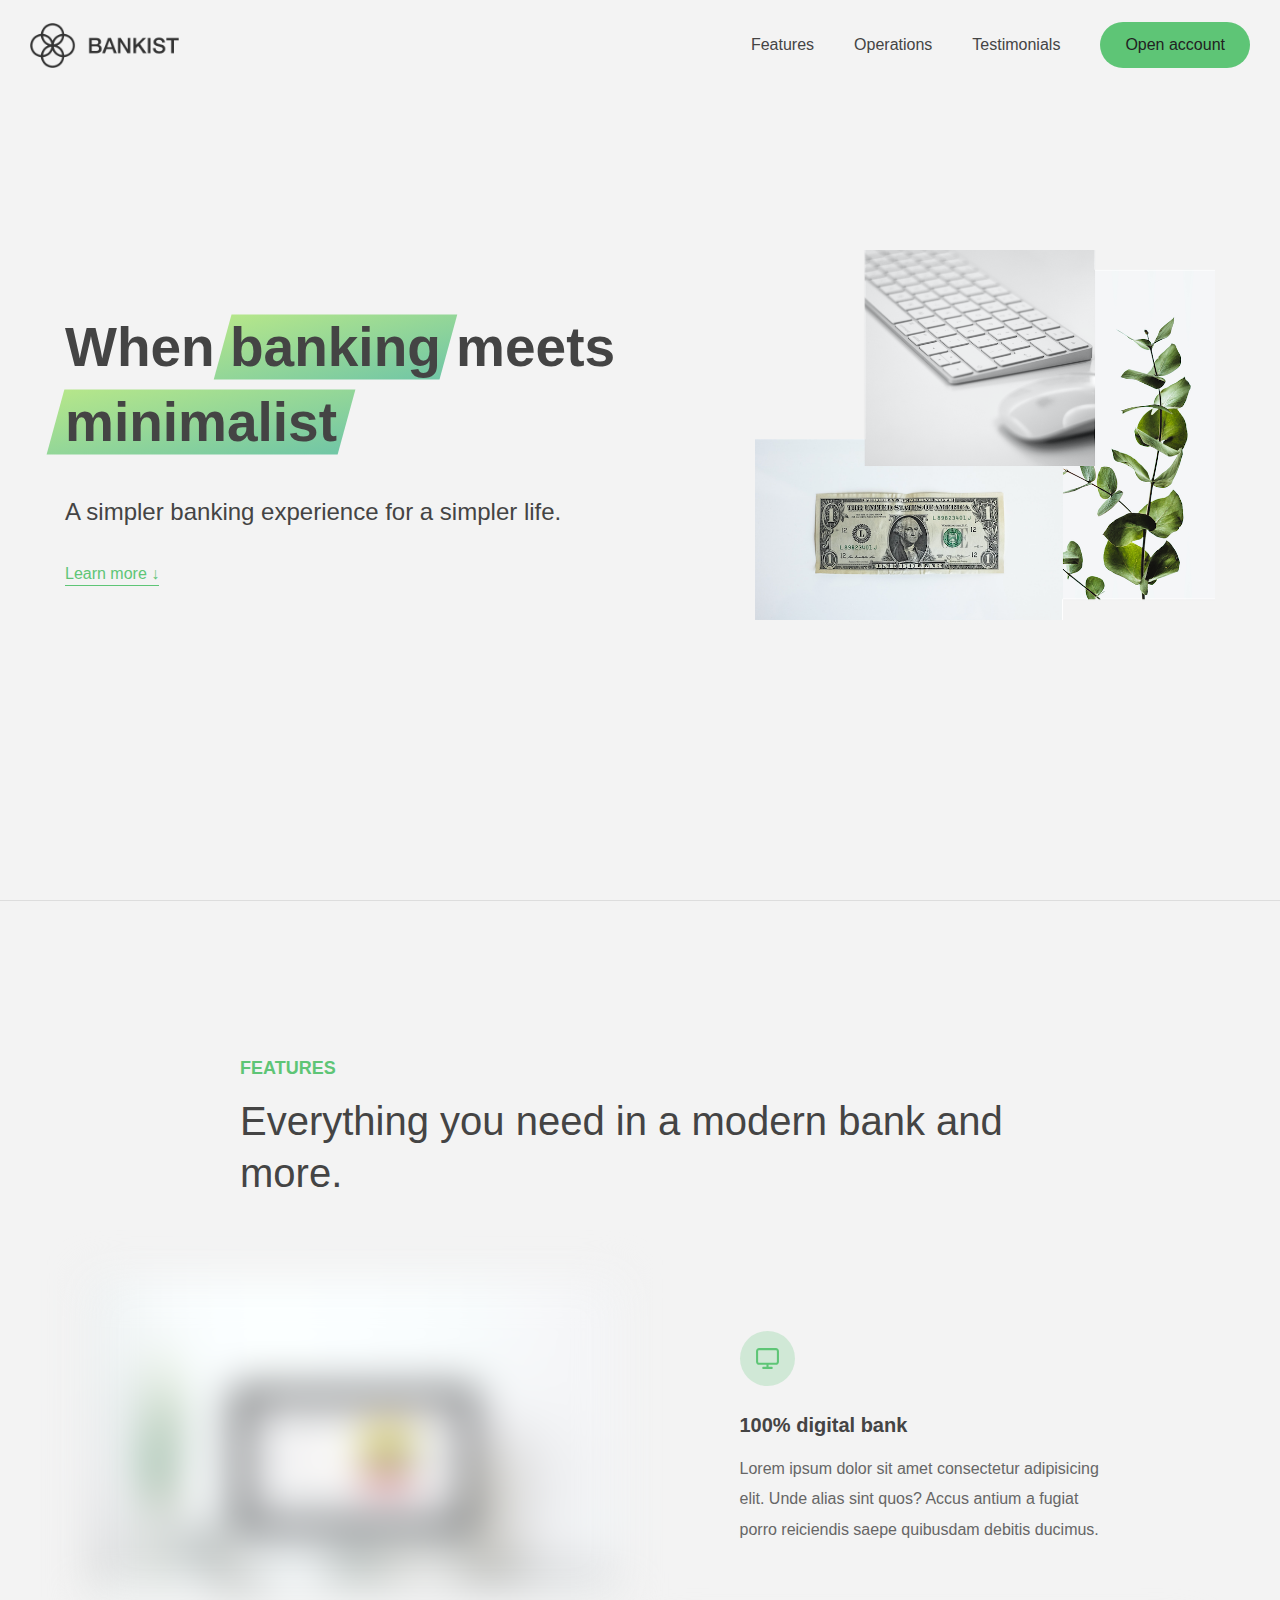
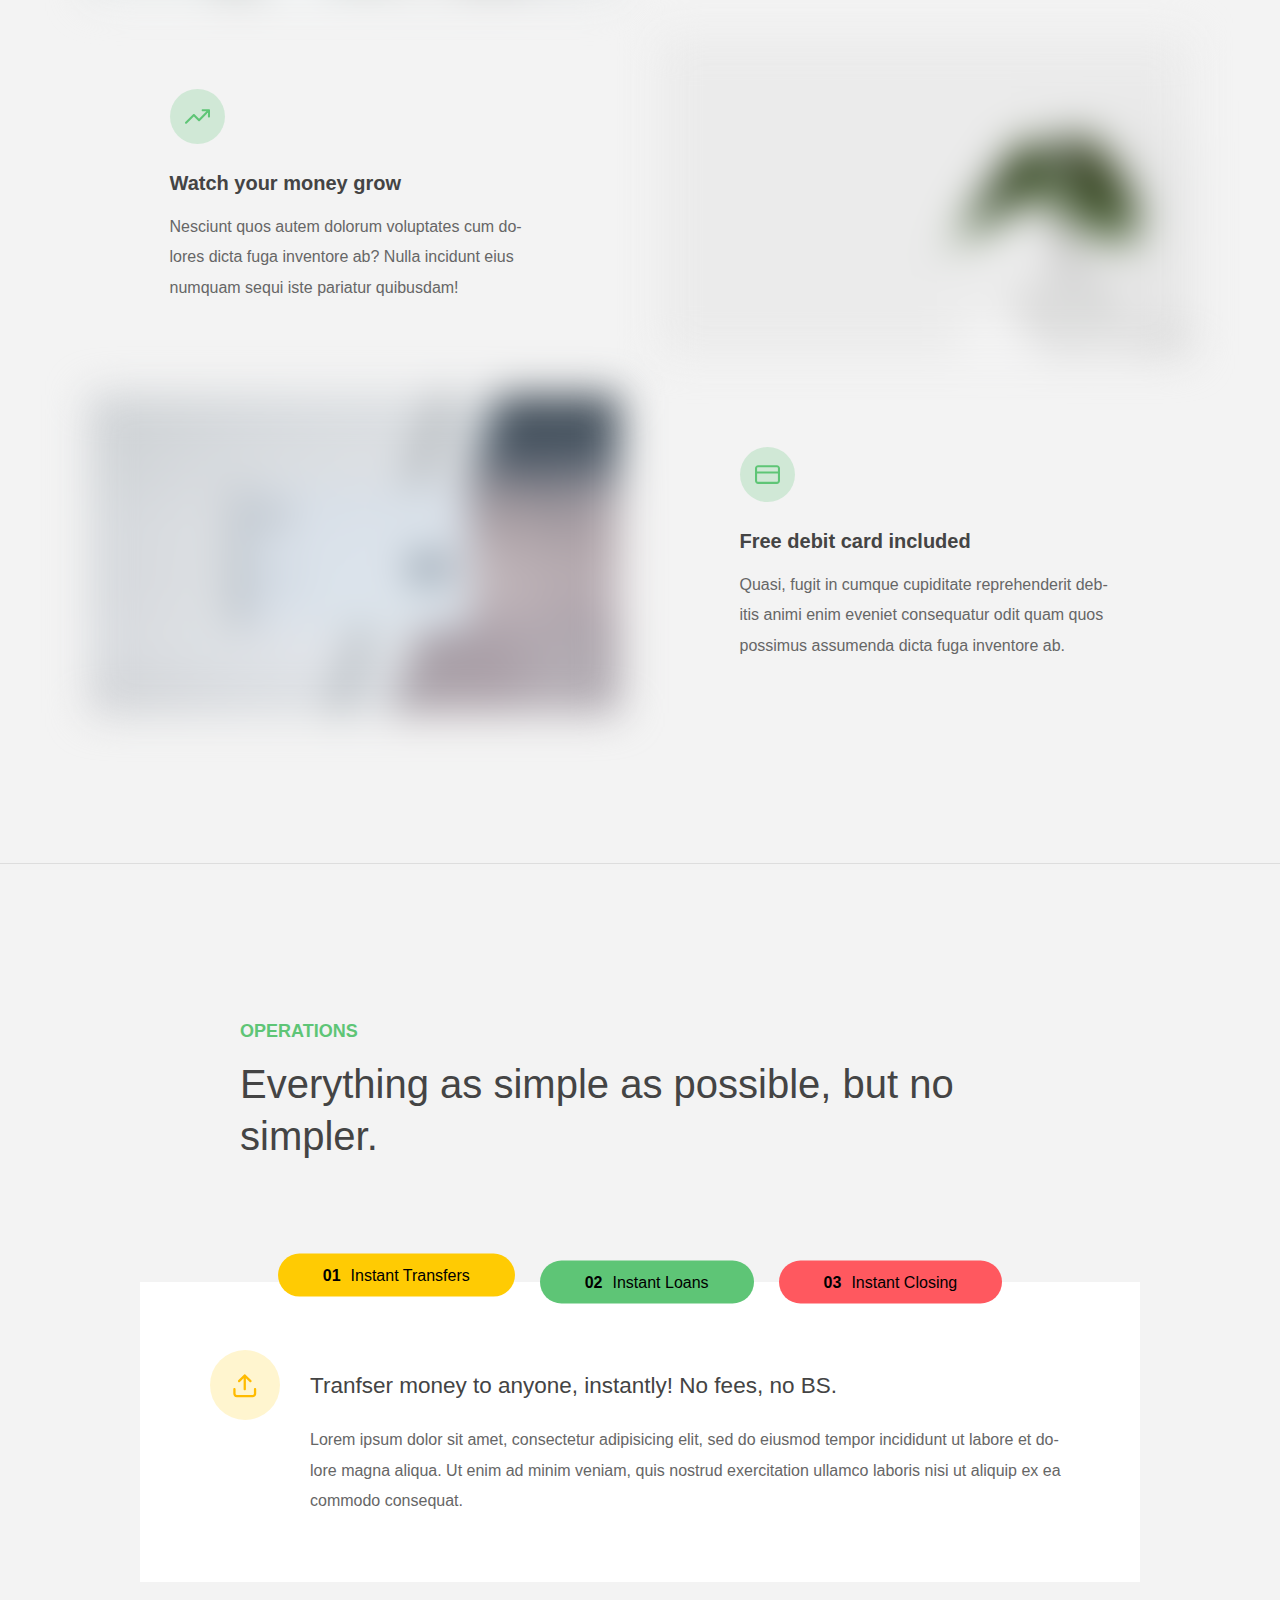
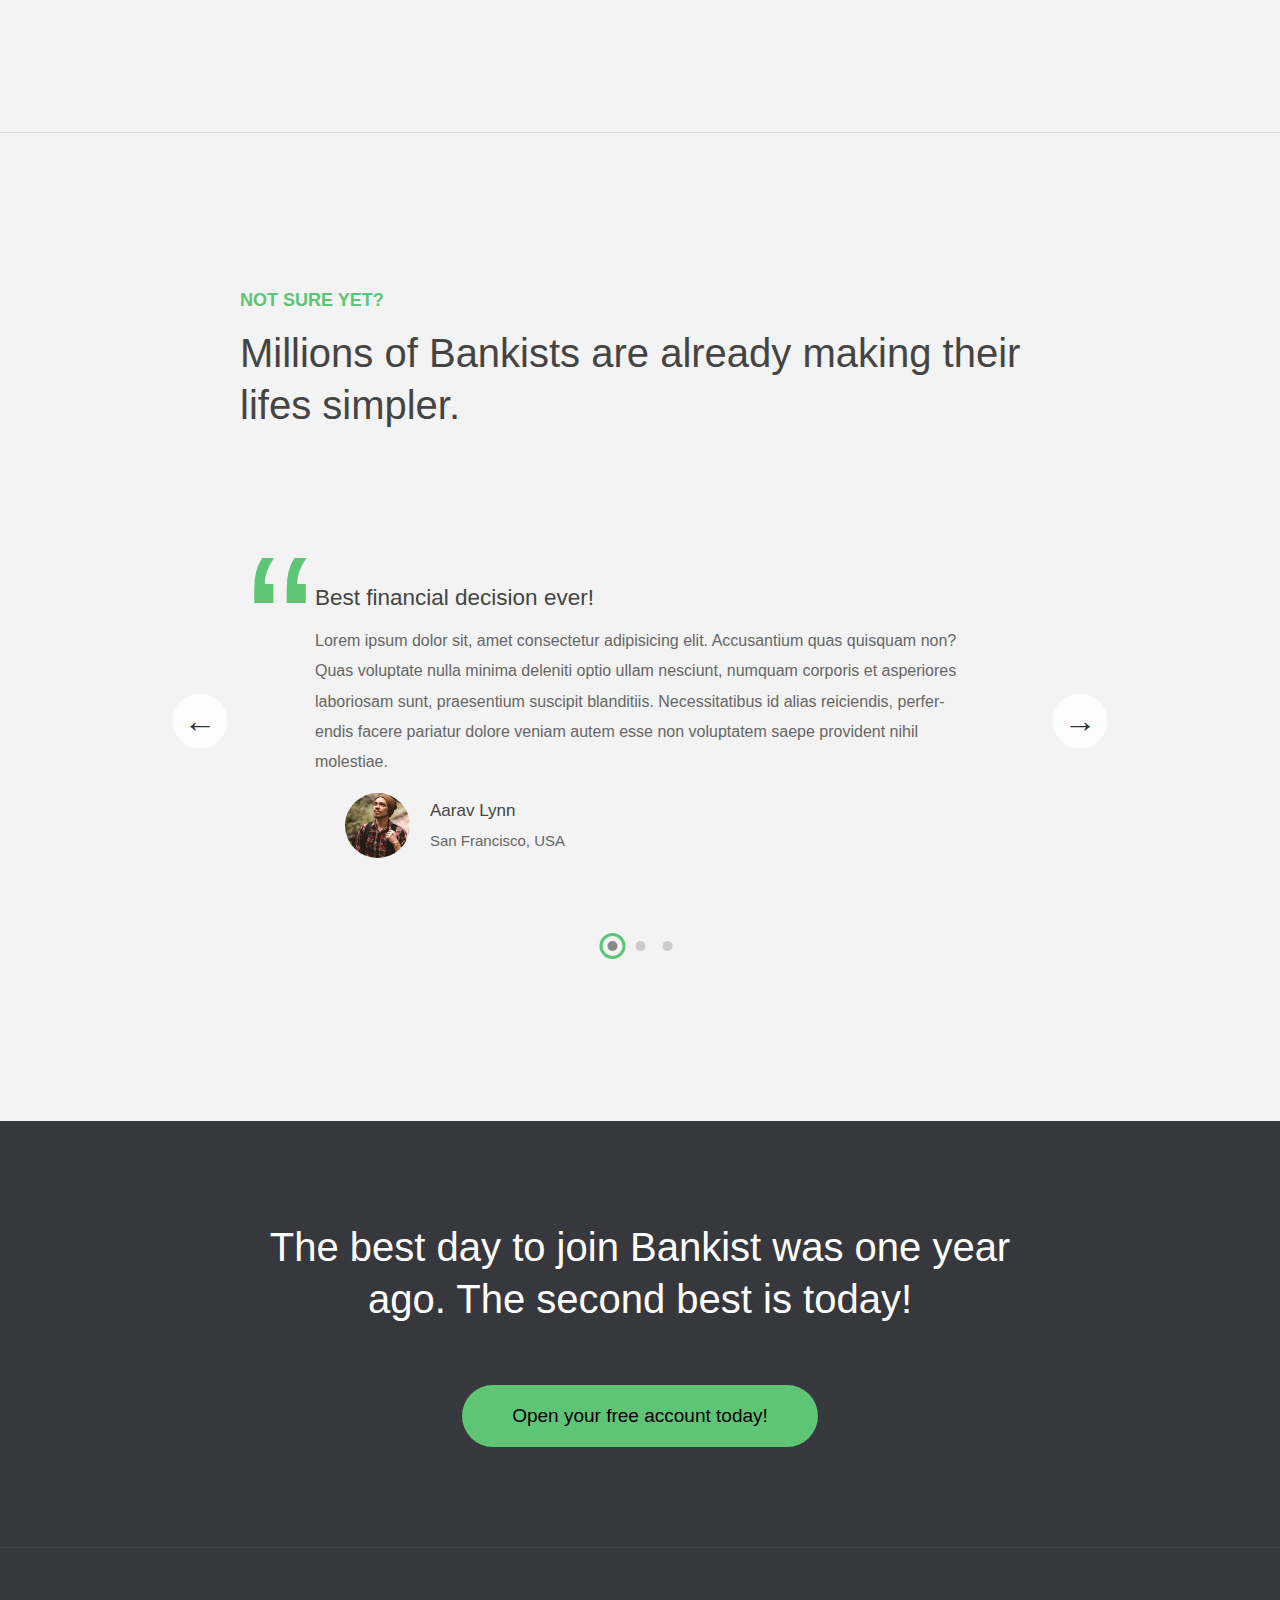
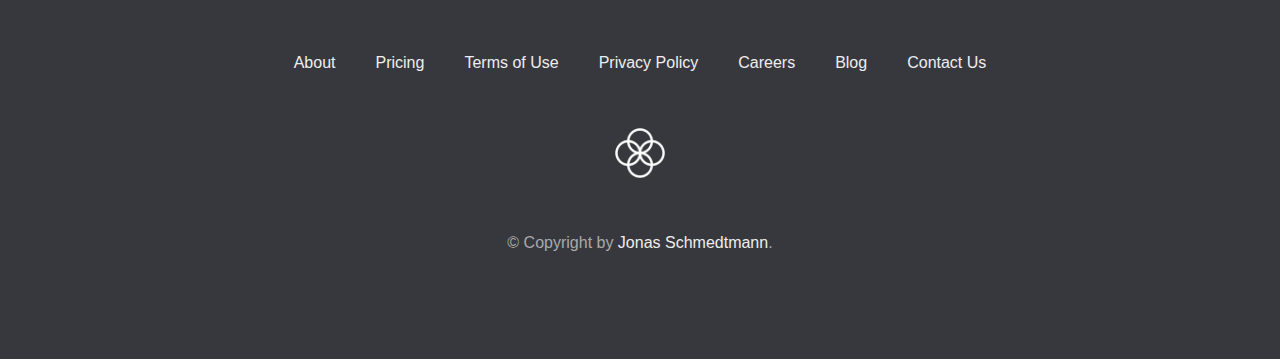
==== commit 37fc51db: "Bankist Account Movements UI add, Open in new window, Create new Account or login Existing Account, " ====
--- a/index.html
+++ b/index.html
@@ -5,17 +5,17 @@
   <meta charset="UTF-8" />
   <meta name="viewport" content="width=device-width, initial-scale=1.0" />
   <meta http-equiv="X-UA-Compatible" content="ie=edge" />
-  <link rel="shortcut icon" type="image/png" href="img/icon.png" />
+  <link rel="shortcut icon" type="image/png" href="resources/img/logos/logo.png" />
 
   <!-- <link href="https://fonts.googleapis.com/css?family=Poppins:300,400,500,600&display=swap" rel="stylesheet" /> -->
-  <link rel="stylesheet" href="style.css" />
+  <link rel="stylesheet" href="resources/css/style.css" />
   <title>Bankist | When Banking meets Minimalist</title>
 </head>
 
 <body>
   <header class="header">
     <nav class="nav">
-      <img src="img/logo.png" alt="Bankist logo" class="nav__logo" id="logo" />
+      <img src="resources/img/logos/logo-full.png" alt="Bankist logo" class="nav__logo" id="logo" />
 
       <ul class="nav__links">
         <li class="nav__item">
@@ -28,7 +28,7 @@
           <a class="nav__link" href="#section--3">Testimonials</a>
         </li>
         <li class="nav__item">
-          <a class="nav__link nav__link--btn btn--show-modal" href="#acModal">Open account</a>
+          <a class="nav__link nav__link--btn btn--show-modal" href="">Open account</a>
         </li>
       </ul>
 
@@ -58,7 +58,7 @@
       </h1>
       <h4>A simpler banking experience for a simpler life.</h4>
       <button class="btn--text btn--scroll-to">Learn more &DownArrow;</button>
-      <img src="img/hero.png" class="header__img" alt="Minimalist bank items" />
+      <img src="resources/img/hero.png" class="header__img" alt="Minimalist bank items" />
     </div>
   </header>
 
@@ -71,11 +71,11 @@
     </div>
 
     <div class="features">
-      <img src="img/digital-lazy.jpg" data-src="img/digital.jpg" alt="Computer" class="features__img lazy-img" />
+      <img src="resources/img/features/digital-lazy.jpg" data-src="resources/img/features/digital.jpg" alt="Computer" class="features__img" />
       <div class="features__feature">
         <div class="features__icon">
           <svg>
-            <use xlink:href="img/icons.svg#icon-monitor"></use>
+            <use xlink:href="resources/img/logos/icons.svg#icon-monitor"></use>
           </svg>
         </div>
         <h5 class="features__header">100% digital bank</h5>
@@ -89,7 +89,7 @@
       <div class="features__feature">
         <div class="features__icon">
           <svg>
-            <use xlink:href="img/icons.svg#icon-trending-up"></use>
+            <use xlink:href="resources/img/logos/icons.svg#icon-trending-up"></use>
           </svg>
         </div>
         <h5 class="features__header">Watch your money grow</h5>
@@ -99,13 +99,13 @@
           quibusdam!
         </p>
       </div>
-      <img src="img/grow-lazy.jpg" data-src="img/grow.jpg" alt="Plant" class="features__img lazy-img" />
-
-      <img src="img/card-lazy.jpg" data-src="img/card.jpg" alt="Credit card" class="features__img lazy-img" />
+      <img src="resources/img/features/grow-lazy.jpg" data-src="resources/img/features/grow.jpg" alt="Plant" class="features__img" />
+
+      <img src="resources/img/features/card-lazy.jpg" data-src="resources/img/features/card.jpg" alt="Credit card" class="features__img" />
       <div class="features__feature">
         <div class="features__icon">
           <svg>
-            <use xlink:href="img/icons.svg#icon-credit-card"></use>
+            <use xlink:href="resources/img/logos/icons.svg#icon-credit-card"></use>
           </svg>
         </div>
         <h5 class="features__header">Free debit card included</h5>
@@ -144,7 +144,7 @@
       <div class="operations__content operations__content--1 operations__content--active">
         <div class="operations__icon operations__icon--1">
           <svg>
-            <use xlink:href="img/icons.svg#icon-upload"></use>
+            <use xlink:href="resources/img/logos/icons.svg#icon-upload"></use>
           </svg>
         </div>
         <h5 class="operations__header">
@@ -161,7 +161,7 @@
       <div class="operations__content operations__content--2">
         <div class="operations__icon operations__icon--2">
           <svg>
-            <use xlink:href="img/icons.svg#icon-home"></use>
+            <use xlink:href="resources/img/logos/icons.svg#icon-home"></use>
           </svg>
         </div>
         <h5 class="operations__header">
@@ -178,7 +178,7 @@
       <div class="operations__content operations__content--3">
         <div class="operations__icon operations__icon--3">
           <svg>
-            <use xlink:href="img/icons.svg#icon-user-x"></use>
+            <use xlink:href="resources/img/logos/icons.svg#icon-user-x"></use>
           </svg>
         </div>
         <h5 class="operations__header">
@@ -215,7 +215,7 @@
             autem esse non voluptatem saepe provident nihil molestiae.
           </blockquote>
           <address class="testimonial__author">
-            <img src="img/user-1.jpg" alt="" class="testimonial__photo" />
+            <img src="resources/img/users/user-1.jpg" alt="" class="testimonial__photo" />
             <h6 class="testimonial__name">Aarav Lynn</h6>
             <p class="testimonial__location">San Francisco, USA</p>
           </address>
@@ -236,7 +236,7 @@
             non voluptatem saepe provident nihil molestiae.
           </blockquote>
           <address class="testimonial__author">
-            <img src="img/user-2.jpg" alt="" class="testimonial__photo" />
+            <img src="resources/img/users/user-2.jpg" alt="" class="testimonial__photo" />
             <h6 class="testimonial__name">Miyah Miles</h6>
             <p class="testimonial__location">London, UK</p>
           </address>
@@ -257,17 +257,12 @@
             autem esse non voluptatem saepe provident nihil molestiae.
           </blockquote>
           <address class="testimonial__author">
-            <img src="img/user-3.jpg" alt="" class="testimonial__photo" />
+            <img src="resources/img/users/user-3.jpg" alt="" class="testimonial__photo" />
             <h6 class="testimonial__name">Francisco Gomes</h6>
             <p class="testimonial__location">Lisbon, Portugal</p>
           </address>
         </div>
       </div>
-
-      <!-- <div class="slide"><img src="img/img-1.jpg" alt="Photo 1" /></div>
-      <div class="slide"><img src="img/img-2.jpg" alt="Photo 2" /></div>
-      <div class="slide"><img src="img/img-3.jpg" alt="Photo 3" /></div>
-      <div class="slide"><img src="img/img-4.jpg" alt="Photo 4" /></div> -->
 
       <button class="slider__btn slider__btn--left">&larr;</button>
       <button class="slider__btn slider__btn--right">&rarr;</button>
@@ -309,35 +304,16 @@
         <a class="footer__link" href="#">Contact Us</a>
       </li>
     </ul>
-    <img src="img/icon.png" alt="Logo" class="footer__logo" />
+    <img src="resources/img/logos/logo.png" alt="Logo" class="footer__logo" />
     <p class="footer__copyright">
       &copy; Copyright by
-      <a class="footer__link twitter-link" target="_blank" href="https://twitter.com/jonasschmedtman">Jonas Schmedtmann</a>. Use for learning or your
-      portfolio.
+      <a class="footer__link twitter-link" target="_blank" href="https://twitter.com/jonasschmedtman">Jonas Schmedtmann</a>.
     </p>
   </footer>
 
-  <div class="modal hidden" id="acModal">
-    <button class="btn--close-modal">&times;</button>
-    <h2 class="modal__header">
-      Open your bank account <br />
-      in just <span class="highlight">5 minutes</span>
-    </h2>
-    <form class="modal__form">
-      <label for="fName">First Name</label>
-      <input type="text" id="fName" />
-      <label for="lName">Last Name</label>
-      <input type="text" id="lName" />
-      <label for="email">Email Address</label>
-      <input type="email" id="email" autocomplete="email" />
-      <label for="password">Pin</label>
-      <input type="password" id="password" />
-      <button class="btn">Next step &rarr;</button>
-    </form>
-  </div>
-  <div class="overlay hidden"></div>
-
-  <script src="script.js"></script>
+  <!-- =====INSERT HERE MODAL WINDOW CODE===== -->
+
+  <script src="resources/js/script.js" type="module"></script>
 </body>
 
 </html>--- a/resources/css/style.css
+++ b/resources/css/style.css
@@ -0,0 +1,906 @@
+/* The page is NOT responsive. You can implement responsiveness yourself if you wanna have some fun 😃 */
+
+:root {
+	--color-primary: #5ec576;
+	--color-secondary: #ffcb03;
+	--color-tertiary: #ff585f;
+	--color-primary-darker: #4bbb7d;
+	--color-secondary-darker: #ffbb00;
+	--color-tertiary-darker: #fd424b;
+	--color-primary-opacity: #5ec5763a;
+	--color-secondary-opacity: #ffcd0331;
+	--color-tertiary-opacity: #ff58602d;
+	--gradient-primary: linear-gradient(to top left, #39b385, #9be15d);
+	--gradient-secondary: linear-gradient(to top left, #ffb003, #ffcb03);
+}
+
+* {
+	margin: 0;
+	padding: 0;
+	box-sizing: inherit;
+}
+
+html {
+	/* font-size: 40%; */
+	font-size: 62.5%;
+	box-sizing: border-box;
+	scroll-behavior: smooth;
+}
+
+body {
+	font-family: "Poppins", sans-serif;
+	font-weight: 300;
+	line-height: 1.9;
+	font-size: 1.6rem;
+	color: #444;
+	background-color: #f3f3f3;
+}
+
+.margin--horizontal {
+	margin: 0 2.5rem;
+}
+
+/* GENERAL ELEMENTS */
+.section {
+	padding: 15rem 3rem;
+	border-top: 1px solid #ddd;
+
+	transition: transform 1s, opacity 1s;
+}
+
+.section--hidden {
+	opacity: 0;
+	transform: translateY(8rem);
+}
+
+.section__title {
+	max-width: 80rem;
+	margin: 0 auto 8rem auto;
+}
+
+.section__description {
+	font-size: 1.8rem;
+	font-weight: 600;
+	text-transform: uppercase;
+	color: var(--color-primary);
+	margin-bottom: 1rem;
+}
+
+.section__header {
+	font-size: 4rem;
+	line-height: 1.3;
+	font-weight: 500;
+}
+
+.btn {
+	display: inline-flex;
+	justify-content: center;
+	align-items: center;
+	flex-wrap: wrap;
+	background-color: var(--color-primary);
+	font-size: inherit;
+	font-family: inherit;
+	font-weight: 500;
+	border: none;
+	padding: 1.25rem 4.5rem;
+	border-radius: 10rem;
+	cursor: pointer;
+	transition: all 0.3s;
+}
+
+.btn:hover {
+	background-color: var(--color-primary-darker);
+}
+
+.btn--text {
+	display: inline-block;
+	background: none;
+	font-size: inherit;
+	font-family: inherit;
+	font-weight: 500;
+	color: var(--color-primary);
+	border: none;
+	border-bottom: 1px solid currentColor;
+	padding-bottom: 2px;
+	cursor: pointer;
+	transition: all 0.3s;
+}
+
+p {
+	color: #666;
+	hyphens: auto;
+}
+
+/* This is BAD for accessibility! Don't do in the real world! */
+button {
+	outline: none;
+}
+
+img {
+	transition: filter 0.5s;
+}
+
+.lazy-img {
+	filter: blur(20px);
+}
+
+/* NAVIGATION */
+.nav {
+	display: flex;
+	justify-content: space-between;
+	align-items: center;
+	height: 9rem;
+	width: 100%;
+	/* padding: 0 3rem; */
+	z-index: 100;
+}
+
+/* nav and sticky class at the same time */
+.nav.sticky {
+	position: fixed;
+	background-color: rgba(255, 255, 255, 0.95);
+	padding: 0 3rem;
+}
+
+.nav__logo {
+	height: 4.5rem;
+	transition: all 0.3s;
+	z-index: 99;
+}
+
+.mobile__nav__btn {
+	display: none;
+	width: 5.5rem;
+	height: 5.5rem;
+	padding: 1rem;
+	border-radius: 50%;
+	position: relative;
+	z-index: 99;
+}
+
+.nav__icon {
+	width: 100%;
+	height: 100%;
+	color: #333;
+	/* position: absolute; */
+	/* top: 50%; */
+	/* left: 50%; */
+	/* transform: translate(-50%, -50%); */
+}
+
+.nav__close_icon {
+	display: none;
+}
+
+.nav__links {
+	list-style: none;
+	display: flex;
+	align-items: center;
+	gap: 4rem;
+}
+
+.nav__link:link,
+.nav__link:visited {
+	font-size: inherit;
+	font-weight: 400;
+	color: inherit;
+	text-decoration: none;
+	display: block;
+	transition: all 0.3s;
+}
+
+.nav__link--btn:link,
+.nav__link--btn:visited {
+	padding: 0.8rem 2.5rem;
+	border-radius: 3rem;
+	background-color: var(--color-primary);
+	color: #222;
+}
+
+.nav__link--btn:hover,
+.nav__link--btn:active {
+	color: inherit;
+	background-color: var(--color-primary-darker);
+	color: #333;
+}
+
+/* HEADER */
+.header {
+	padding: 0 3rem;
+	min-height: 100vh;
+	display: flex;
+	flex-direction: column;
+	align-items: center;
+}
+
+.header__title {
+	flex: 1;
+
+	max-width: 115rem;
+	display: grid;
+	grid-template-columns: 3fr 2fr;
+	row-gap: 3rem;
+	align-content: center;
+	justify-content: center;
+
+	align-items: start;
+	justify-items: start;
+}
+
+h1 {
+	font-size: 5.5rem;
+	line-height: 1.35;
+}
+
+h4 {
+	font-size: 2.4rem;
+	font-weight: 500;
+}
+
+.header__img {
+	width: 100%;
+	grid-column: 2 / 3;
+	grid-row: 1 / span 4;
+	transform: translateY(-6rem);
+}
+
+.highlight {
+	position: relative;
+}
+
+.highlight::after {
+	display: block;
+	content: "";
+	position: absolute;
+	bottom: 0;
+	left: 0;
+	height: 100%;
+	width: 100%;
+	z-index: -1;
+	opacity: 0.7;
+	transform: scale(1.07, 1.05) skewX(-15deg);
+	background-image: var(--gradient-primary);
+}
+
+/* FEATURES */
+.features {
+	max-width: 110rem;
+	display: grid;
+	grid-template-columns: 1fr 1fr;
+	gap: 4rem;
+	margin: 0 auto;
+}
+
+.features__img {
+	width: 100%;
+}
+
+.features__feature {
+	align-self: center;
+	justify-self: center;
+	width: 70%;
+	/* font-size: 1.5rem; */
+}
+
+.features__icon {
+	display: flex;
+	align-items: center;
+	justify-content: center;
+	background-color: var(--color-primary-opacity);
+	height: 5.5rem;
+	width: 5.5rem;
+	border-radius: 50%;
+	margin-bottom: 2rem;
+}
+
+.features__icon svg {
+	height: 2.5rem;
+	width: 2.5rem;
+	fill: var(--color-primary);
+}
+
+.features__header {
+	font-size: 2rem;
+	margin-bottom: 1rem;
+}
+
+/* OPERATIONS */
+.operations {
+	max-width: 100rem;
+	margin: 12rem auto 0 auto;
+	background-color: #fff;
+}
+
+.operations__tab-container {
+	display: flex;
+	justify-content: center;
+	align-items: center;
+}
+
+.operations__tab {
+	transform: translateY(-50%);
+}
+
+.operations__tab span {
+	margin-right: 1rem;
+	font-weight: 600;
+	display: inline-block;
+}
+
+.operations__tab--1 {
+	background-color: var(--color-secondary);
+}
+
+.operations__tab--1:hover {
+	background-color: var(--color-secondary-darker);
+}
+
+.operations__tab--3 {
+	background-color: var(--color-tertiary);
+}
+
+.operations__tab--3:hover {
+	background-color: var(--color-tertiary-darker);
+}
+
+.operations__tab--active {
+	transform: translateY(-66%);
+}
+
+.operations__content {
+	display: none;
+}
+
+.operations__content--active {
+	display: grid;
+	grid-template-columns: 7rem 1fr;
+	grid-template-rows: 7rem min-content;
+	column-gap: 3rem;
+	row-gap: 0.5rem;
+	padding: 2.5rem 7rem 6.5rem 7rem;
+}
+
+.operations__header {
+	line-height: 1.2;
+	font-size: 2.25rem;
+	font-weight: 500;
+	align-self: center;
+}
+
+.operations__icon {
+	display: flex;
+	align-items: center;
+	justify-content: center;
+	height: 7rem;
+	width: 7rem;
+	border-radius: 50%;
+}
+
+.operations__icon svg {
+	height: 2.75rem;
+	width: 2.75rem;
+}
+
+.operations__content p {
+	grid-column: 2;
+}
+
+.operations__icon--1 {
+	background-color: var(--color-secondary-opacity);
+}
+
+.operations__icon--2 {
+	background-color: var(--color-primary-opacity);
+}
+
+.operations__icon--3 {
+	background-color: var(--color-tertiary-opacity);
+}
+
+.operations__icon--1 svg {
+	fill: var(--color-secondary-darker);
+}
+
+.operations__icon--2 svg {
+	fill: var(--color-primary);
+}
+
+.operations__icon--3 svg {
+	fill: var(--color-tertiary);
+}
+
+/* SLIDER */
+.slider {
+	max-width: 100rem;
+	min-height: 50rem;
+	margin: 0 auto;
+	position: relative;
+
+	/* IN THE END */
+	overflow: hidden;
+}
+
+.slide {
+	position: absolute;
+	top: 0;
+	width: 100%;
+	min-height: 50rem;
+	height: 100%;
+
+	display: flex;
+	align-items: center;
+	justify-content: center;
+
+	/* THIS creates the animation! */
+	transition: transform 1s;
+}
+
+.slide--1 {
+	transform: translateX(0);
+}
+
+.slide--2 {
+	transform: translateX(100%);
+}
+
+.slide--3 {
+	transform: translateX(200%);
+}
+
+.slide > img {
+	/* Only for images that have different size than slide */
+	width: 100%;
+	height: 100%;
+	object-fit: cover;
+}
+
+.slider__btn {
+	position: absolute;
+	top: 50%;
+	z-index: 10;
+
+	border: none;
+	background: rgba(255, 255, 255, 0.7);
+	font-family: inherit;
+	color: #333;
+	border-radius: 50%;
+	height: 5.5rem;
+	width: 5.5rem;
+	font-size: 3.25rem;
+	cursor: pointer;
+}
+
+.slider__btn--left {
+	left: 6%;
+	transform: translate(-50%, -50%);
+}
+
+.slider__btn--right {
+	right: 6%;
+	transform: translate(50%, -50%);
+}
+
+.dots {
+	position: absolute;
+	bottom: 4%;
+	left: 50%;
+	transform: translateX(-50%);
+	display: flex;
+}
+
+.dots__dot {
+	display: inline-block;
+	border: none;
+	background-color: #b9b9b9;
+	opacity: 0.7;
+	height: 1rem;
+	width: 1rem;
+	border-radius: 50%;
+	margin-right: 1.75rem;
+	cursor: pointer;
+	transition: all 0.5s;
+
+	/* Only necessary when overlying images */
+	/* box-shadow: 0 0.6rem 1.5rem rgba(0, 0, 0, 0.7); */
+}
+
+.dots__dot:last-child {
+	margin: 0;
+}
+
+.dots__dot--active {
+	background-color: #fff;
+	background-color: #888;
+	outline-offset: 0.5rem;
+	outline: 0.3rem solid var(--color-primary);
+	opacity: 1;
+}
+
+/* TESTIMONIALS */
+.testimonial {
+	width: 65%;
+	position: relative;
+	display: flex;
+	flex-direction: column;
+	gap: 1.5rem;
+}
+
+.testimonial::before {
+	content: "\201C";
+	position: absolute;
+	top: -5.7rem;
+	left: -6.8rem;
+	line-height: 1;
+	font-size: 20rem;
+	font-family: inherit;
+	color: var(--color-primary);
+	z-index: -1;
+}
+
+.testimonial__header {
+	line-height: 1.2;
+	font-size: 2.25rem;
+	font-weight: 500;
+}
+
+.testimonial__text {
+	/* font-size: 1.7rem; */
+	color: #666;
+	hyphens: auto;
+}
+
+.testimonial__author {
+	margin-left: 3rem;
+	font-style: normal;
+
+	display: grid;
+	grid-template-columns: 6.5rem 1fr;
+	column-gap: 2rem;
+}
+
+.testimonial__photo {
+	grid-row: 1 / span 2;
+	width: 6.5rem;
+	border-radius: 50%;
+}
+
+.testimonial__name {
+	font-size: 1.7rem;
+	font-weight: 500;
+	align-self: end;
+	margin: 0;
+}
+
+.testimonial__location {
+	font-size: 1.5rem;
+}
+
+.section__title--testimonials {
+	margin-bottom: 4rem;
+}
+
+/* SIGNUP */
+.section--sign-up {
+	background-color: #37383d;
+	border-top: none;
+	border-bottom: 1px solid #444;
+	text-align: center;
+	padding: 10rem 3rem;
+}
+
+.section--sign-up .section__header {
+	color: #fff;
+	text-align: center;
+}
+
+.section--sign-up .section__title {
+	margin-bottom: 6rem;
+}
+
+.section--sign-up .btn {
+	font-size: 1.9rem;
+	padding: 2rem 5rem;
+}
+
+/* FOOTER */
+.footer {
+	padding: 10rem 3rem;
+	background-color: #37383d;
+	display: flex;
+	flex-direction: column;
+	gap: 5rem;
+	align-items: center;
+}
+
+.footer__nav {
+	list-style: none;
+	display: flex;
+	justify-content: center;
+	column-gap: 4rem;
+	row-gap: 1rem;
+	flex-wrap: wrap;
+}
+
+.footer__link {
+	text-decoration: none;
+	display: inline-flex;
+	color: #eee;
+}
+
+.footer__logo {
+	height: 5rem;
+	display: block;
+	margin: 0 auto;
+}
+
+.footer__copyright {
+	color: #aaa;
+	text-align: center;
+}
+
+/* =====INSERT HERE MODAL WINDOW CODE===== */
+
+/* COOKIE MESSAGE */
+.cookie-message {
+	display: flex;
+	align-items: center;
+	justify-content: space-evenly;
+	width: 100%;
+	background-color: white;
+	color: #bbb;
+	font-size: 1.5rem;
+	font-weight: 400;
+}
+
+/* ==========RESPONSIVE - MEDIA QUERY========== */
+
+@media only screen and (max-width: 900px) {
+	.mobile__nav__btn {
+		display: flex;
+	}
+
+	.nav__links {
+		font-size: 2.2rem;
+		background: var(--gradient-primary);
+		position: absolute;
+		top: 0;
+		left: 0;
+		width: 100%;
+		height: 100vh;
+		flex-direction: column;
+		justify-content: center;
+		gap: 2rem;
+		padding: 5rem 0;
+		transform: translateY(-100%);
+		transition: all 0.5s;
+	}
+
+	.mobile__nav .nav__links {
+		transform: translateY(0);
+	}
+
+	.mobile__nav .nav__menu_icon {
+		display: none;
+	}
+
+	.mobile__nav .nav__close_icon {
+		display: block;
+	}
+
+	.section__header {
+		font-size: 3rem;
+	}
+
+	.header {
+		padding: 0 3rem 15rem;
+	}
+
+	.header__title {
+		grid-template-columns: 1fr;
+		padding-top: 6rem;
+	}
+
+	h1 {
+		font-size: 4.5rem;
+	}
+
+	.header__img {
+		min-width: 35rem;
+		width: 50%;
+		grid-column: 1;
+		grid-row: 4;
+		transform: translateY(0);
+		margin: 6rem auto 0;
+		justify-self: center;
+	}
+
+	.features {
+		grid-template-columns: 1fr;
+		justify-items: center;
+		gap: 6rem;
+	}
+
+	.features__img {
+		width: 75%;
+		justify-self: center;
+	}
+
+	.features__feature {
+		width: 90%;
+		text-align: justify;
+	}
+
+	.features__feature:nth-of-type(1) {
+		grid-row: 1;
+	}
+
+	.features__feature:nth-of-type(3) {
+		grid-row: 5;
+	}
+
+	.operations__tab {
+		flex: 1;
+		padding: 1.25rem 1rem;
+	}
+
+	.margin--horizontal {
+		margin: 0 1rem;
+	}
+
+	.operations__content--active {
+		grid-template-columns: 5rem 1fr;
+		grid-template-rows: minmax(min-content, 5rem) min-content;
+		gap: 2rem;
+		padding: 2rem 2rem 4.5rem;
+	}
+
+	.operations__header {
+		font-size: 2rem;
+	}
+
+	.operations__icon {
+		height: 5rem;
+		width: 5rem;
+	}
+
+	.slider__btn {
+		top: auto;
+		bottom: -4%;
+	}
+
+	.testimonial {
+		width: 75%;
+	}
+
+	.modal__form {
+		grid-template-columns: 1fr 2fr;
+	}
+}
+
+@media only screen and (max-width: 600px) {
+	html {
+		font-size: 53.125%;
+	}
+
+	body {
+		font-size: 1.8rem;
+	}
+
+	.section,
+	.footer {
+		padding: 8rem 1rem;
+	}
+
+	.section__title {
+		margin: 0 auto 4rem auto;
+	}
+
+	.section__header {
+		font-size: 2.5rem;
+	}
+
+	.header {
+		padding: 0 1rem 8rem;
+	}
+
+	.nav {
+		height: 7rem;
+	}
+
+	.nav.sticky {
+		padding: 0 1rem;
+	}
+
+	h1 {
+		font-size: 3.5rem;
+	}
+
+	.header__img {
+		min-width: 25rem;
+		width: 70%;
+	}
+
+	h4 {
+		font-size: 2rem;
+	}
+
+	.operations__tab {
+		flex: none;
+		flex-direction: column;
+		width: 12rem;
+		height: 12rem;
+		padding: 1rem;
+	}
+
+	.operations__content {
+		margin-top: -6rem;
+	}
+
+	.operations__content p {
+		grid-column: 1 / -1;
+	}
+
+	.testimonial {
+		width: 95%;
+		margin-top: -6rem;
+	}
+
+	.testimonial::before {
+		left: -1.5rem;
+		top: 0;
+		opacity: 0.6;
+	}
+
+	.modal {
+		width: 95%;
+		padding: 4rem 2rem;
+	}
+
+	.modal__header {
+		font-size: 2.5rem;
+		margin-bottom: 2.5rem;
+	}
+
+	.modal__form {
+		margin: 0 1.5rem;
+		column-gap: 1rem;
+	}
+}
+
+@media only screen and (max-width: 360px) {
+	html {
+		font-size: 43.75%;
+	}
+
+	.nav__logo {
+		height: 4rem;
+	}
+
+	.features__feature,
+	.features__img {
+		width: 100%;
+	}
+
+	.operations__tab-container {
+		justify-content: space-around;
+	}
+
+	.operations__tab {
+		width: 9rem;
+		height: 10rem;
+		border-radius: 1rem;
+	}
+
+	.operations__content--active {
+		padding: 3rem 0rem 4.5rem;
+	}
+
+	.modal__form {
+		grid-template-columns: 1fr;
+		gap: 1rem;
+	}
+
+	.modal__form input:not(:last-of-type) {
+		margin-bottom: 2rem;
+	}
+}
